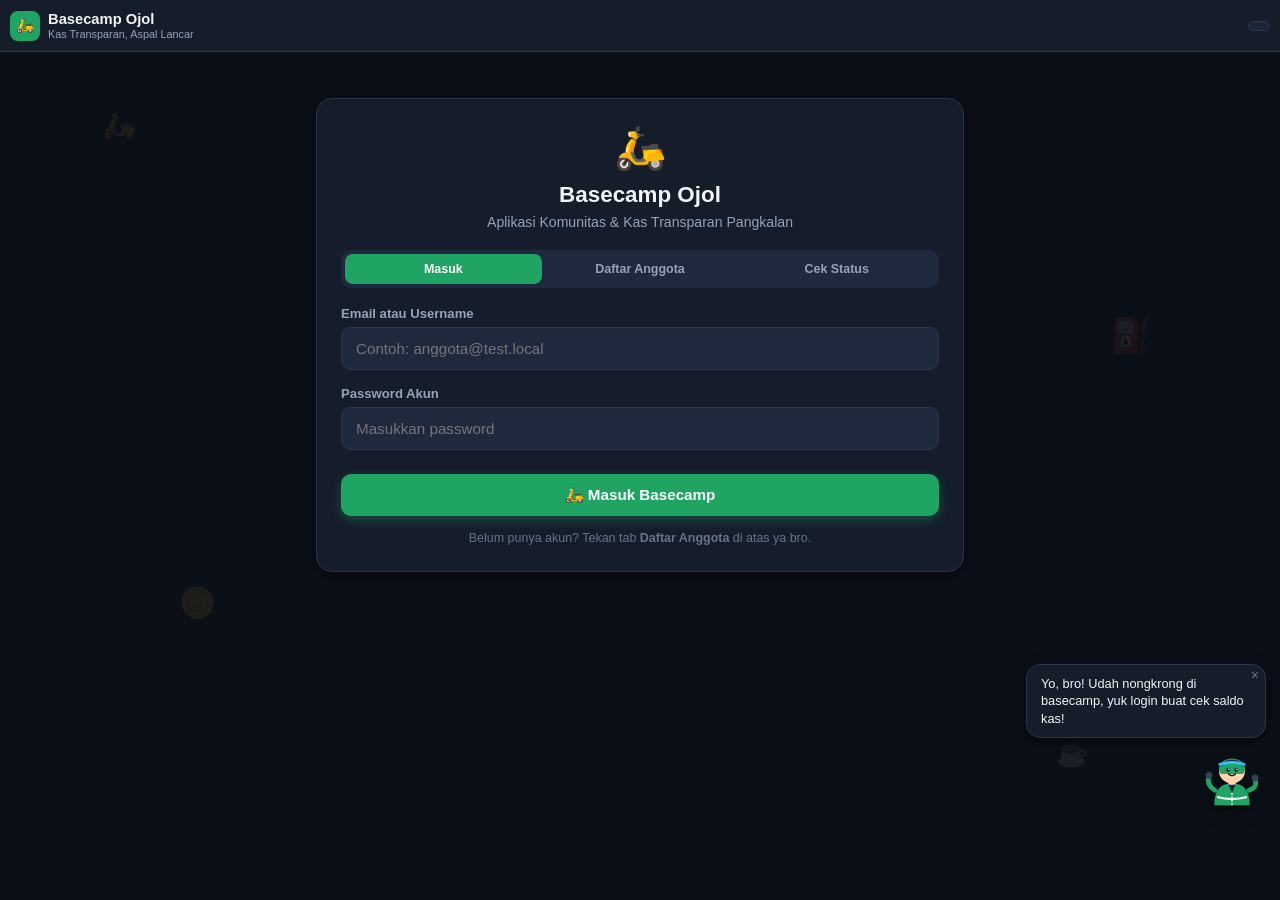
==== pb_public/index.html @ 617182b7 "feat(webapp-komunitas): gabung progres+bug hunter+devtools jadi satu halaman Admin Tools (superadmin" ====
<!DOCTYPE html>
<html lang="id">
<head>
  <script>
    if (window.location.pathname === '/drg') {
      window.location.replace('/drg/');
    }
  </script>
  <meta charset="UTF-8">
  <meta name="viewport" content="width=device-width, initial-scale=1.0, maximum-scale=1.0, user-scalable=no">
  <title>Basecamp Solid — Kas Transparan & Komunitas</title>
  <meta name="theme-color" content="#10b981">
  <meta name="description" content="Aplikasi Komunitas Driver Ojol Ringan & Kas Transparan">
  <link rel="manifest" href="manifest.json">
  <link rel="stylesheet" href="app.css?v=26">
</head>
<body>
  <div id="global-loading-bar" style="position:fixed; top:0; left:0; height:3px; width:0; background:linear-gradient(90deg, rgba(31,164,99,0.7), var(--warna-utama)); z-index:9999; transition:width 0.2s ease-out, opacity 0.3s; opacity:0; pointer-events:none;"></div>
  <div id="global-loading-text" style="position:fixed; top:4px; right:8px; font-size:0.68rem; color:var(--warna-utama); z-index:9998; opacity:0; pointer-events:none; transition:opacity 0.3s; background:rgba(0,0,0,0.35); padding:2px 6px; border-radius:6px;">Memuat 0%</div>

  <!-- Ambient Floating Icons (CSS transform & opacity only, max 4 elements) -->
  <div class="ambient-bg" aria-hidden="true">
    <div class="ambient-icon">🛵</div>
    <div class="ambient-icon">⛽</div>
    <div class="ambient-icon">🪙</div>
    <div class="ambient-icon">☕</div>
  </div>

  <!-- Header -->
  <header class="app-header">
    <div class="brand-wrap">
      <div id="brand-logo-container" class="brand-logo-icon">🛵</div>
      <div>
        <div class="brand-name brand-name-text">Basecamp Ojol</div>
        <div class="brand-tagline brand-tagline-text">Kas Transparan, Aspal Lancar</div>
      </div>
    </div>
    <div id="user-header-badge" class="user-badge-header" onclick="App.toggleUserCard(event)" style="cursor:pointer;" title="Buka Profil Pengguna"></div>
    <!-- Smart User Card Popup (Click avatar di header) -->
    <div id="user-card" class="smart-user-card" style="display:none;">
      <div class="card-avatar-row">
        <div id="user-card-avatar" class="card-avatar">🛵</div>
        <div style="min-width:0; flex:1;">
          <div id="user-card-name" class="card-name">Nama Anggota</div>
          <div id="user-card-role" class="card-meta">Role: Anggota</div>
        </div>
      </div>
      <div class="card-actions">
        <button class="btn btn-primary" onclick="App.switchTab('profil'); App.toggleUserCard(event);">
          👤 Lengkapi & Edit Profil
        </button>
        <button class="btn btn-outline" onclick="App.toggleUserMenu(event); App.toggleUserCard(event);">
          📋 Menu Lengkap Basecamp
        </button>
        <button class="btn btn-outline" style="color:var(--warna-merah); border-color:rgba(239,68,68,0.3);" onclick="App.logout();">
          🚪 Keluar
        </button>
      </div>
    </div>
    <!-- Dropdown Menu Pengguna (Section 6.15) -->
    <div id="user-dropdown-menu" class="user-dropdown-menu">
      <button class="dropdown-item" onclick="App.switchTab('profil'); App.closeUserMenu();">
        <span>👤</span> <span>Profil Saya</span>
      </button>
      <button class="dropdown-item" onclick="App.switchTab('pengumuman'); App.closeUserMenu();">
        <span>📣</span> <span>Pengumuman</span>
      </button>
      <button class="dropdown-item" onclick="App.switchTab('forum'); App.closeUserMenu();">
        <span>💬</span> <span>Forum Diskusi</span>
      </button>
      <button class="dropdown-item" onclick="App.switchTab('panduan'); App.closeUserMenu();">
        <span>📚</span> <span>Panduan & Bantuan</span>
      </button>
      <button class="dropdown-item" onclick="App.switchTab('polling'); App.closeUserMenu();">
        <span>🗳️</span> <span>Polling & Voting</span>
      </button>
      <button class="dropdown-item" onclick="App.switchTab('agenda'); App.closeUserMenu();">
        <span>📅</span> <span>Agenda & Notulen</span>
      </button>
      <button class="dropdown-item" onclick="App.switchTab('pengaduan'); App.closeUserMenu();">
        <span>🛡️</span> <span>Lapor Dewan Etik</span>
      </button>
      <button class="dropdown-item" onclick="App.switchTab('struktur'); App.closeUserMenu();">
        <span>🏛️</span> <span>Struktur Basecamp</span>
      </button>
      <button class="dropdown-item" onclick="App.switchTab('aturan'); App.closeUserMenu();">
        <span>📜</span> <span>Aturan & Etika</span>
      </button>
      <button class="dropdown-item" onclick="App.switchTab('event'); App.closeUserMenu();">
        <span>🎉</span> <span>Event & Kegiatan</span>
      </button>
      <button class="dropdown-item" onclick="App.switchTab('kuesioner'); App.closeUserMenu();">
        <span>📝</span> <span>Uji & Kuesioner</span>
      </button>
      <button class="dropdown-item" onclick="App.switchTab('dokumen'); App.closeUserMenu();">
        <span>📁</span> <span>Dokumen Basecamp</span>
      </button>
      <button class="dropdown-item" onclick="App.switchTab('progres'); App.closeUserMenu();">
        <span>🚀</span> <span>Progres Aplikasi</span>
      </button>
      <button class="dropdown-item" onclick="App.switchTab('pengaturan'); App.closeUserMenu();">
        <span>⚙️</span> <span>Setelan Basecamp</span>
      </button>
      <button class="dropdown-item" onclick="App.switchTab('bug-hunter'); App.closeUserMenu();">
        <span>🐛</span> <span>Bug Hunter &amp; Scan</span>
      </button>
      <button class="dropdown-item" onclick="window.open('panel-admin.html','_blank'); App.closeUserMenu();">
        <span>🛠️</span> <span>Panel Personalifikasi</span>
      </button>
      <button class="dropdown-item" style="color:var(--warna-merah);" onclick="App.logout(); App.closeUserMenu();">
        <span>🚪</span> <span>Keluar Basecamp</span>
      </button>
    </div>
  </header>

  <!-- Main App Content -->
  <main class="main-content">
    
    <!-- VIEW: AUTH (LOGIN / DAFTAR / CEK STATUS) -->
    <div id="auth-view" style="display: none;">
      <div class="auth-card">
        <div style="font-size: 42px; margin-bottom: 10px;">🛵</div>
        <div class="auth-header">
          <h2 class="brand-name-text">Basecamp Ojol</h2>
          <p>Aplikasi Komunitas & Kas Transparan Pangkalan</p>
        </div>

        <!-- 3 Toggle Tabs -->
        <div class="auth-toggle-tabs">
          <button class="auth-tab-btn active" id="btn-auth-tab-login" onclick="App.switchAuthTab('login')">Masuk</button>
          <button class="auth-tab-btn" id="btn-auth-tab-daftar" onclick="App.switchAuthTab('daftar')">Daftar Anggota</button>
          <button class="auth-tab-btn" id="btn-auth-tab-status" onclick="App.switchAuthTab('status')">Cek Status</button>
        </div>

        <!-- SUB-PANEL 1: LOGIN FORM -->
        <div id="auth-panel-login">
          <form id="login-form">
            <div class="form-group">
              <label for="login-identity">Email atau Username</label>
              <input type="text" id="login-identity" class="form-control" placeholder="Contoh: anggota@test.local" required autocomplete="username">
            </div>
            <div class="form-group">
              <label for="login-password">Password Akun</label>
              <input type="password" id="login-password" class="form-control" placeholder="Masukkan password" required autocomplete="current-password">
            </div>
            <button type="submit" id="btn-login-submit" class="btn btn-primary" style="margin-top: 8px;">
              🛵 Masuk Basecamp
            </button>
          </form>
          <div style="margin-top: 14px; font-size: 0.78rem; color: var(--text-muted); line-height: 1.4;">
            Belum punya akun? Tekan tab <strong>Daftar Anggota</strong> di atas ya bro.
          </div>
        </div>

        <!-- SUB-PANEL 2: DAFTAR FORM (6.12) -->
        <div id="auth-panel-daftar" style="display: none;">
          <form id="daftar-form" onsubmit="App.handleDaftarSubmit(event)">
            <input type="text" id="reg-honeypot" style="display:none;" tabindex="-1" autocomplete="off">
            <div class="form-group">
              <label>Nama Lengkap / Panggilan</label>
              <input type="text" id="reg-nama" class="form-control" placeholder="Contoh: Agus Santoso" required>
            </div>
            <div class="form-group">
              <label>Nomor WhatsApp Aktif</label>
              <input type="tel" id="reg-wa" class="form-control" placeholder="Contoh: 081234567890" required>
            </div>
            <div class="form-group">
              <label>Email (untuk login masuk basecamp)</label>
              <input type="email" id="reg-email" class="form-control" placeholder="Contoh: nama.saya@email.com" required autocomplete="email">
              <div style="font-size:0.72rem;color:var(--text-muted);margin-top:3px;">Akun login kamu memakai email ini. Username akan dibuatkan otomatis dari email.</div>
            </div>
            <div class="form-group">
              <label>Domisili / Wilayah Pangkalan</label>
              <input type="text" id="reg-domisili" class="form-control" placeholder="Contoh: Palmerah, Jakbar">
            </div>
            <div class="form-group">
              <label>Password Akun Baru</label>
              <input type="password" id="reg-password" class="form-control" placeholder="Minimal 8 karakter" minlength="8" required>
            </div>
            <div class="form-group">
              <label>Alasan Bergabung</label>
              <textarea id="reg-alasan" class="form-control" rows="2" placeholder="Contoh: Ingin guyub rukun bareng kawan satu aspal"></textarea>
            </div>
            <div style="text-align: left; margin: 12px 0; font-size: 0.8rem; color: var(--text-sub);">
              <label style="display: flex; gap: 8px; align-items: flex-start;">
                <input type="checkbox" id="reg-setuju" required style="margin-top: 3px;">
                <span>Saya setuju membaca & menaati aturan basecamp, menjaga etika, serta transparansi komunitas.</span>
              </label>
            </div>
            <button type="submit" class="btn btn-primary">
              📝 Ajukan Pendaftaran
            </button>
          </form>
          <div id="daftar-success-msg" style="display:none; margin-top:14px; padding:12px; border-radius:10px; background:rgba(31,164,99,0.15); border:1px solid var(--warna-utama); font-size:0.85rem;"></div>
        </div>

        <!-- SUB-PANEL 3: CEK STATUS (6.12) -->
        <div id="auth-panel-status" style="display: none;">
          <form onsubmit="App.handleCekStatusSubmit(event)">
            <div class="form-group">
              <label>Kode Pendaftaran</label>
              <input type="text" id="status-kode" class="form-control" placeholder="Contoh: REG-ABC123" required style="text-transform:uppercase;">
            </div>
            <button type="submit" class="btn btn-primary">
              🔍 Cek Status Saya
            </button>
          </form>
          <div id="status-result-box" style="display:none; margin-top:16px; padding:14px; border-radius:10px; background:var(--bg-input); border:1px solid var(--border-color); text-align:left; font-size:0.85rem;"></div>
        </div>

      </div>
    </div>

    <!-- VIEW: MAIN APP (LOGGED IN) -->
    <div id="app-view" style="display: none;">
      
      <!-- TAB 1: MARKAS (DASHBOARD) -->
      <section id="panel-markas" class="view-panel active">
        <!-- Hero Welcome Banner -->
        <div class="dash-hero">
          <div class="dash-hero-avatar">🛵</div>
          <div class="dash-hero-text">
            <div class="dash-hero-sapaan" id="dash-hero-sapaan">Yo, bro!</div>
            <div class="dash-hero-ucapan" id="dash-hero-ucapan">Kondisi pangkalan hari ini aman, aspal lancar.</div>
          </div>
        </div>
        <!-- Banner Penunjukan Panitia Event (Plan §6.8 B) -->
        <div id="dash-panitia-banner" style="display:none; margin-bottom:14px; padding:12px 14px; background:rgba(255, 176, 32, 0.15); border:1px solid var(--warna-aksen); border-radius:12px;"></div>
        <!-- Dompet Kas Card -->
        <div class="dompet-card dash-card-lift">
          <div class="dompet-title">DOMPET KAS BASECAMP</div>
          <div class="dompet-saldo">
            <span class="rp">Rp</span>
            <span id="dash-total-saldo">0</span>
          </div>
          <div class="dompet-stats">
            <div class="stat-item">
              <span class="stat-label">⬇️ Pemasukan Bulan Ini</span>
              <div id="dash-masuk-bulan" class="stat-val masuk">+Rp 0</div>
            </div>
            <div class="stat-item">
              <span class="stat-label">⬆️ Pengeluaran Bulan Ini</span>
              <div id="dash-keluar-bulan" class="stat-val keluar">-Rp 0</div>
            </div>
          </div>
        </div>

        <!-- Tangki Bensin Iuran -->
        <div class="bensin-card dash-card-lift">
          <div class="bensin-header">
            <div class="bensin-title">
              <span>⛽</span>
              <span>Tangki Bensin Iuran Pangkalan</span>
            </div>
            <div id="bensin-status-text" class="bensin-status-text">0%</div>
          </div>
          <div class="bensin-bar-wrap">
            <div id="bensin-fill-bar" class="bensin-bar-fill"></div>
          </div>
          <div class="bensin-footer">
            <span>Bensin Kosong</span>
            <span>Full Tank (Semua Lunas)</span>
          </div>
        </div>

        <!-- Status Kesiapan Anggota -->
        <div class="dash-card-lift" style="margin-bottom: 16px;">
          <div style="font-size: 0.85rem; font-weight: 700; color: var(--text-sub); margin-bottom: 6px;">
            STATUS SETORAN ANGGOTA
          </div>
          <div id="dash-members-chips" class="members-grid"></div>
        </div>

        <!-- Menu Pintas Basecamp -->
        <div style="display: grid; grid-template-columns: repeat(3, 1fr); gap: 8px; margin-bottom: 20px;">
          <button class="btn btn-outline" style="flex-direction: column; padding: 10px 6px; font-size: 0.75rem; text-align: center; border-radius: 12px; height: auto;" onclick="App.switchTab('pengumuman')">
            <span style="font-size: 20px; margin-bottom: 4px;">📣</span>
            <span>Pengumuman</span>
          </button>
          <button class="btn btn-outline" style="flex-direction: column; padding: 10px 6px; font-size: 0.75rem; text-align: center; border-radius: 12px; height: auto;" onclick="App.switchTab('forum')">
            <span style="font-size: 20px; margin-bottom: 4px;">💬</span>
            <span>Forum</span>
          </button>
          <button class="btn btn-outline" style="flex-direction: column; padding: 10px 6px; font-size: 0.75rem; text-align: center; border-radius: 12px; height: auto;" onclick="App.switchTab('event')">
            <span style="font-size: 20px; margin-bottom: 4px;">🎉</span>
            <span>Event</span>
          </button>
          <button class="btn btn-outline" style="flex-direction: column; padding: 10px 6px; font-size: 0.75rem; text-align: center; border-radius: 12px; height: auto;" onclick="App.switchTab('struktur')">
            <span style="font-size: 20px; margin-bottom: 4px;">🏛️</span>
            <span>Struktur</span>
          </button>
          <button class="btn btn-outline" style="flex-direction: column; padding: 10px 6px; font-size: 0.75rem; text-align: center; border-radius: 12px; height: auto;" onclick="App.switchTab('aturan')">
            <span style="font-size: 20px; margin-bottom: 4px;">📜</span>
            <span>Aturan</span>
          </button>
          <button class="btn btn-outline" style="flex-direction: column; padding: 10px 6px; font-size: 0.75rem; text-align: center; border-radius: 12px; height: auto;" onclick="App.switchTab('polling')">
            <span style="font-size: 20px; margin-bottom: 4px;">🗳️</span>
            <span>Polling</span>
          </button>
        </div>

        <!-- Pengumuman Penting di Dashboard -->
        <div id="dash-pengumuman-container" style="margin-bottom:16px; display:none;">
          <div style="font-size:0.85rem; font-weight:700; color:var(--text-sub); margin-bottom:6px;">📣 PENGUMUMAN PENTING</div>
          <div id="dash-pengumuman-list"></div>
          <button onclick="App.switchTab('pengumuman')" style="background:none; border:none; color:var(--warna-utama); font-size:0.78rem; cursor:pointer; padding:4px 0;">Lihat semua pengumuman →</button>
        </div>

        <!-- Tren 6 Bulan (modul tren.js) -->
        <div id="tren-card" class="dompet-card" style="display:none; margin-bottom:16px; padding:14px;"></div>

        <!-- 5 Transaksi Terakhir -->
        <div style="display: flex; justify-content: space-between; align-items: center; margin-bottom: 10px;">
          <div style="font-size: 0.92rem; font-weight: 700;">5 Transaksi Terbaru</div>
          <button class="btn btn-outline" style="width: auto; padding: 4px 10px; font-size: 0.75rem;" onclick="App.switchTab('kas')">
            Lihat Semua &rarr;
          </button>
        </div>
        <div id="dash-latest-kas"></div>
      </section>

      <!-- TAB 2: BUKU KAS -->
      <section id="panel-kas" class="view-panel">
        <div style="display: flex; justify-content: space-between; align-items: center; margin-bottom: 12px; gap: 8px;">
          <h2 style="font-size: 1.15rem; font-weight: 700;">Buku Kas Komunitas</h2>
          <div style="display: flex; gap: 6px;">
            <button id="btn-open-catat-kas" class="btn btn-primary" style="width: auto; padding: 8px 12px; font-size: 0.8rem;" onclick="App.openCatatKas()">
              + Catat Kas
            </button>
            <button class="btn btn-outline" style="width: auto; padding: 8px 10px; font-size: 0.8rem;" onclick="App.exportKasCSV()" title="Ekspor CSV">
              📥 CSV
            </button>
            <button class="btn btn-outline" style="width: auto; padding: 8px 10px; font-size: 0.8rem;" onclick="App.cetakLaporanKas()" title="Cetak Rekap Kas">
              🖨️ Cetak
            </button>
          </div>
        </div>

        <!-- Filter Controls -->
        <div style="display: grid; grid-template-columns: 1fr 1fr; gap: 8px; margin-bottom: 14px;">
          <select id="filter-kas-jenis" class="form-control" style="font-size: 0.85rem; padding: 8px 10px;">
            <option value="all">Semua Jenis Kas</option>
            <option value="masuk">Pemasukan (Koin Masuk)</option>
            <option value="keluar">Pengeluaran (Keluar)</option>
          </select>
          <input type="text" id="filter-kas-search" class="form-control" style="font-size: 0.85rem; padding: 8px 10px;" placeholder="Cari keterangan/kategori...">
        </div>

        <!-- Total Banner Bulan Ini -->
        <div id="kas-total-banner" class="dash-card-lift" style="margin-bottom:14px; display:none;"></div>

        <div id="full-kas-list"></div>
      </section>

      <!-- TAB 3: IURAN -->
      <section id="panel-iuran" class="view-panel">
        <div style="display: flex; justify-content: space-between; align-items: center; margin-bottom: 14px;">
          <h2 style="font-size: 1.15rem; font-weight: 700;">Iuran Bulanan</h2>
          <div style="display:flex; gap:6px;">
            <input type="month" id="iuran-period-select" class="form-control" style="width: auto; padding: 6px 10px; font-size: 0.85rem;">
            <button class="btn btn-outline" style="width:auto; padding:8px 10px; font-size:0.75rem;" onclick="App.exportIuranCSV()">
              📥 Ekspor CSV
            </button>
          </div>
        </div>
        <div id="iuran-rekap-wrap" style="margin-bottom:10px;"></div>
        <div id="iuran-member-checklist"></div>
      </section>

      <!-- TAB 4: ANGGOTA (DIRECTORY + MANAJEMEN) -->
      <section id="panel-anggota" class="view-panel">
        <div style="display:flex; justify-content:space-between; align-items:center; gap:10px; margin-bottom:10px; flex-wrap:wrap;">
          <div>
            <h2 style="font-size: 1.15rem; font-weight: 700; margin:0;">Daftar Anggota</h2>
            <div style="font-size:0.75rem; color:var(--text-sub);">Lihat sesama anggota pangkalan &amp; kelola akun (khusus pengurus).</div>
          </div>
          <div style="display:flex; gap:6px;">
            <button id="btn-tambah-anggota" class="btn btn-primary" style="width: auto; padding: 8px 12px; font-size: 0.8rem;" onclick="App.openAddAnggotaModal()">
              + Tambah Anggota
            </button>
            <button id="btn-kelola-bidang" class="btn btn-outline" style="width: auto; padding: 8px 12px; font-size: 0.8rem; display:none;" onclick="App.openBidangProfil()">
              ⚙️ Kelola Bidang
            </button>
          </div>
        </div>

        <!-- Statistik anggota -->
        <div class="anggota-stats-row" style="display:flex; gap:8px; margin-bottom:12px; flex-wrap:wrap;">
          <div class="stat-tile" style="flex:1; min-width:110px;">
            <div class="stat-nilai" id="anggota-stat-total">-</div>
            <div class="stat-label">Total</div>
          </div>
          <div class="stat-tile" style="flex:1; min-width:110px;">
            <div class="stat-nilai" id="anggota-stat-aktif">-</div>
            <div class="stat-label">Aktif</div>
          </div>
          <div class="stat-tile" style="flex:1; min-width:110px;">
            <div class="stat-nilai" id="anggota-stat-pending">-</div>
            <div class="stat-label">Menunggu</div>
          </div>
          <div class="stat-tile" style="flex:1; min-width:110px;">
            <div class="stat-nilai" id="anggota-stat-pengurus">-</div>
            <div class="stat-label">Pengurus</div>
          </div>
        </div>

        <!-- Pencarian & filter -->
        <div style="display:flex; gap:8px; margin-bottom:12px; flex-wrap:wrap; align-items:flex-end;">
          <input type="text" id="anggota-search" class="form-control" placeholder="🔍 Cari nama, nomor WA, atau role..." style="flex:1; min-width:160px;" oninput="App.renderAnggota()">
          <select id="anggota-filter-role" class="form-control" style="width:auto; min-width:140px;" onchange="App.renderAnggota()">
            <option value="all">Semua Role</option>
            <option value="superadmin">Superadmin</option>
            <option value="admin">Admin</option>
            <option value="pengurus">Pengurus</option>
            <option value="bendahara">Bendahara</option>
            <option value="anggota">Anggota</option>
          </select>
          <select id="anggota-filter-status" class="form-control" style="width:auto; min-width:140px;" onchange="App.renderAnggota()">
            <option value="all">Semua Status</option>
            <option value="aktif">Aktif</option>
            <option value="menunggu">Menunggu</option>
            <option value="nonaktif">Nonaktif</option>
            <option value="ditolak">Ditolak</option>
          </select>
          <button class="btn btn-outline" onclick="App.segarkanAnggota()" style="width:auto; padding:8px 10px;">🔄</button>
        </div>

        <!-- Daftar anggota -->
        <div id="anggota-list-wrap" style="max-height: 70vh; overflow-y: auto; border:1px solid var(--border-color); border-radius:12px; background:var(--bg-card);">
          <div id="anggota-list"><div class="empty-state">Memuat daftar anggota...</div></div>
        </div>
        <div id="anggota-empty" style="display:none; padding:18px; text-align:center; color:var(--text-sub);">Tidak ada anggota yang cocok.</div>
      </section>

      <!-- TAB 5: PENGATURAN -->
      <section id="panel-pengaturan" class="view-panel">
        <h2 style="font-size: 1.15rem; font-weight: 700; margin-bottom: 16px;">Setelan Basecamp</h2>
        
        <div class="kas-card" style="margin-bottom: 12px;">
          <div>
            <div style="font-weight: 600;">Mode Hemat Animasi</div>
            <div style="font-size: 0.75rem; color: var(--text-sub);">Matikan animasi latar & gerakan untuk HP hemat baterai</div>
          </div>
          <div>
            <input type="checkbox" id="toggle-hemat-animasi" style="width: 20px; height: 20px;">
          </div>
        </div>

        <div class="kas-card" style="margin-bottom: 12px;">
          <div>
            <div style="font-weight: 600;">Sembunyikan Pemandu Hero</div>
            <div style="font-size: 0.75rem; color: var(--text-sub);">Sembunyikan karakter driver ojol di pojok layar</div>
          </div>
          <div>
            <input type="checkbox" id="toggle-sembunyikan-hero" style="width: 20px; height: 20px;">
          </div>
        </div>

        <div class="kas-card" style="margin-bottom: 24px;">
          <div>
            <div style="font-weight: 600;">Mode Tampilan Terang</div>
            <div style="font-size: 0.75rem; color: var(--text-sub);">Ganti latar gelap ke tema terang</div>
          </div>
          <div>
            <input type="checkbox" id="toggle-mode-terang" style="width: 20px; height: 20px;">
          </div>
        </div>

        <!-- WIZARD SETUP IDENTITAS KOMUNITAS (ADMIN - Plan §6.2 & §6.13) -->
        <div id="admin-setup-komunitas-section" style="margin-bottom: 24px; display:none;">
          <div class="kas-card" style="border-left:3px solid var(--warna-utama); align-items:center;">
            <div>
              <div style="font-weight:700; font-size:0.95rem;">🎨 Identitas & Personalisasi Komunitas</div>
              <div style="font-size:0.75rem; color:var(--text-sub);">Ubah nama pangkalan, warna tema, slogan, dan iuran default</div>
            </div>
            <button class="btn btn-primary" style="width:auto; padding:6px 14px; font-size:0.78rem;" onclick="App.openSetupKomunitasModal()">
              Atur Basecamp
            </button>
          </div>
        </div>

        <!-- PENGATURAN KONFIGURASI KEBIJAKAN (ADMIN & PENGURUS - Plan §6.13) -->
        <div id="admin-konfigurasi-section" style="margin-bottom: 24px;">
          <div style="display:flex; justify-content:space-between; align-items:center; margin-bottom:10px;">
            <div>
              <div style="font-weight:700; font-size:0.95rem;">Kebijakan & Konfigurasi Basecamp</div>
              <div style="font-size:0.75rem; color:var(--text-sub);">Parameter komunitas yang dapat disesuaikan</div>
            </div>
            <button class="btn btn-outline" style="width:auto; padding:5px 12px; font-size:0.75rem;" onclick="App.toggleKonfigurasiEditor()">
              ⚙️ Kelola
            </button>
          </div>
          <div id="konfigurasi-editor-container" style="display:none; background:var(--bg-card); border:1px solid var(--border-color); border-radius:12px; padding:12px;">
            <div id="konfigurasi-list-items"><div class="empty-state">Memuat konfigurasi...</div></div>
          </div>
        </div>

        <!-- LOG AKTIVITAS SISTEM (ADMIN - Plan §6.6 §6) -->
        <div id="admin-log-aktivitas-section" style="margin-bottom: 24px;">
          <div style="display:flex; justify-content:space-between; align-items:center; margin-bottom:10px;">
            <div>
              <div style="font-weight:700; font-size:0.95rem;">Log Aktivitas Sistem</div>
              <div style="font-size:0.75rem; color:var(--text-sub);">Jejak audit aksi penting di basecamp</div>
            </div>
            <button class="btn btn-outline" style="width:auto; padding:5px 12px; font-size:0.75rem;" onclick="App.toggleLogAktivitas()">
              📜 Lihat
            </button>
          </div>
          <div id="log-aktivitas-container" style="display:none; background:var(--bg-card); border:1px solid var(--border-color); border-radius:12px; padding:12px;">
            <div id="log-aktivitas-list"><div class="empty-state">Memuat log aktivitas...</div></div>
          </div>
        </div>

        <button class="btn btn-danger" onclick="App.logout()">
          🚪 Keluar dari Basecamp
        </button>
      </section>

      <!-- TAB 6: PROFIL (6.11) -->
      <section id="panel-profil" class="view-panel">
        <div style="display:flex; justify-content:space-between; align-items:center; margin-bottom:10px;">
          <h2 style="font-size: 1.15rem; font-weight: 700; margin:0;">Profil Saya</h2>
          <button class="btn btn-outline" style="width:auto; padding:6px 12px; font-size:0.78rem;" onclick="App.showProfilPublikPreview()">
            👁️ Tinjau Publik
          </button>
        </div>

        <!-- Sub-tabs Profil -->
        <div class="sub-tabs" role="tablist">
          <button class="sub-tab active" data-sub="ringkasan" onclick="App.profilSwitchSub('ringkasan')" role="tab">📋 Ringkasan</button>
          <button class="sub-tab" data-sub="datapribadi" onclick="App.profilSwitchSub('datapribadi')" role="tab">👤 Data Pribadi</button>
          <button class="sub-tab" data-sub="privasi" onclick="App.profilSwitchSub('privasi')" role="tab">🔒 Privasi</button>
          <button class="sub-tab" data-sub="aktivitas" onclick="App.profilSwitchSub('aktivitas')" role="tab">🕓 Aktivitas</button>
          <button class="sub-tab" data-sub="keamanan" onclick="App.profilSwitchSub('keamanan')" role="tab">🔐 Keamanan &amp; Data</button>
        </div>

        <!-- Ringkasan -->
        <div id="profil-sub-ringkasan" class="sub-tab-panel active">
          <div class="dompet-card" style="background:linear-gradient(135deg, #1e293b 0%, #0f172a 100%); border-color:var(--border-color); margin-bottom:14px;">
            <div style="display:flex; align-items:center; gap:14px;">
              <div id="profil-avatar-box" style="position:relative; cursor:pointer;" onclick="document.getElementById('prof-foto-input').click()" title="Klik untuk ganti foto profil">
                <div id="profil-foto-img" style="width:62px; height:62px; border-radius:50%; background:var(--warna-utama); display:flex; align-items:center; justify-content:center; font-size:28px; overflow:hidden; border:2px solid rgba(255,255,255,0.2);">🛵</div>
                <div style="position:absolute; bottom:-2px; right:-2px; background:#0f172a; border-radius:50%; width:22px; height:22px; display:flex; align-items:center; justify-content:center; font-size:11px; border:1px solid var(--border-color);">📷</div>
                <input type="file" id="prof-foto-input" style="display:none;" accept="image/png,image/jpeg,image/webp" onchange="App.handleUploadFotoProfil(event)">
              </div>
              <div>
                <div id="profil-nama-display" style="font-size:1.15rem; font-weight:700;">Nama Anggota</div>
                <div id="profil-role-display" style="font-size:0.75rem; color:var(--text-sub);">Anggota Basecamp</div>
                <div id="profil-wa-display" style="font-size:0.78rem; color:var(--text-muted); margin-top:3px;">📱 WhatsApp</div>
                <div id="profil-badges-container" style="display:flex; gap:6px; flex-wrap:wrap; margin-top:8px;"></div>
                <div id="profil-stat-container"></div>
              </div>
            </div>

            <div id="profil-astrologi-card" style="display:none; margin-top:14px; padding:10px 12px; border-radius:10px; background:rgba(255,255,255,0.04); border:1px solid rgba(255,255,255,0.08);">
              <div style="display:flex; justify-content:space-between; align-items:center; margin-bottom:6px;">
                <div style="font-size:0.75rem; font-weight:700; color:var(--warna-aksen);">✨ KARAKTER &amp; AURA ASPAL</div>
                <div id="astro-umur-text" style="font-size:0.72rem; color:var(--text-muted);"></div>
              </div>
              <div style="display:grid; grid-template-columns:1fr 1fr; gap:8px;">
                <div style="display:flex; align-items:center; gap:8px;">
                  <div id="astro-zodiak-icon" style="font-size:24px;">♌</div>
                  <div>
                    <div id="astro-zodiak-nama" style="font-size:0.82rem; font-weight:700;">Leo</div>
                    <div id="astro-zodiak-desc" style="font-size:0.7rem; color:var(--text-sub); line-height:1.2;">Percaya diri, ksatria</div>
                  </div>
                </div>
                <div style="display:flex; align-items:center; gap:8px;">
                  <div id="astro-shio-icon" style="font-size:24px;">🐕</div>
                  <div>
                    <div id="astro-shio-nama" style="font-size:0.82rem; font-weight:700;">Shio Anjing</div>
                    <div id="astro-shio-desc" style="font-size:0.7rem; color:var(--text-sub); line-height:1.2;">Sangat setia, pelindung</div>
                  </div>
                </div>
              </div>
            </div>

            <!-- Bar Kelengkapan Profil -->
            <div style="margin-top:16px; border-top:1px solid rgba(255,255,255,0.1); padding-top:12px;">
              <div style="display:flex; justify-content:space-between; font-size:0.75rem; margin-bottom:6px;">
                <span>Kelengkapan Profil</span>
                <span id="profil-pct-text">80%</span>
              </div>
              <div class="bensin-bar-wrap" style="height:10px;">
                <div id="profil-bar-fill" class="bensin-bar-fill" style="width:80%;"></div>
              </div>
            </div>
          </div>
        </div>

        <!-- Data Pribadi -->
        <div id="profil-sub-datapribadi" class="sub-tab-panel">
          <div class="kas-card" style="flex-direction:column; align-items:stretch; gap:12px; margin-bottom:14px;">
            <div style="font-size:0.85rem; font-weight:700; color:var(--text-sub);">DATA PRIBADI &amp; KELENGKAPAN</div>
            <form id="form-profil-pribadi" onsubmit="App.saveProfilData(event)">
              <div class="form-group">
                <label>Foto Profil</label>
                <div style="display:flex; align-items:center; gap:10px;">
                  <div id="prof-foto-preview" style="width:48px;height:48px;border-radius:50%;background:var(--warna-utama);display:flex;align-items:center;justify-content:center;font-size:22px;overflow:hidden;">🛵</div>
                  <div>
                    <input type="file" id="prof-foto-file" class="form-control" accept="image/png,image/jpeg,image/webp" style="max-width:190px;" onchange="App.handleUploadFotoProfil(event)">
                    <div style="font-size:0.72rem;color:var(--text-muted);margin-top:3px;">Pilih foto → tersimpan <b>otomatis</b> (kompres + upload langsung, tanpa tombol Simpan).</div>
                    <div id="prof-foto-status" style="font-size:0.72rem;color:var(--warna-utama);margin-top:2px;"></div>
                  </div>
                </div>
              </div>
              <div class="form-group">
                <label>Nama Lengkap (Sesuai KTP)</label>
                <input type="text" id="prof-nama-lengkap" class="form-control" placeholder="Nama lengkap">
              </div>
              <div class="form-group">
                <label>Nama Panggilan / Julukan Aspal</label>
                <input type="text" id="prof-nama-panggilan" class="form-control" placeholder="Contoh: Bang Agus">
              </div>
              <div class="form-group">
                <label>Tanggal Lahir (Untuk Karakter Zodiak &amp; Shio)</label>
                <input type="date" id="prof-tanggal-lahir" class="form-control" onchange="App.handleTanggalLahirChange(event)">
                <div style="font-size:0.72rem; color:var(--text-muted); margin-top:3px;">Otomatis menghitung bintang zodiak &amp; shio kamu di komunitas.</div>
              </div>
              <div class="form-group">
                <label>Nomor WhatsApp Aktif</label>
                <input type="tel" id="prof-whatsapp" class="form-control" placeholder="08123456789">
              </div>
              <div class="form-group">
                <label>Domisili / Wilayah Mangkal</label>
                <input type="text" id="prof-domisili" class="form-control" placeholder="Contoh: Senayan, Jaksel">
              </div>
              <div class="form-group">
                <label>Kontak Darurat (Nama &amp; Hubungan)</label>
                <input type="text" id="prof-kontak-darurat-nama" class="form-control" placeholder="Contoh: Siti (Istri)">
              </div>
              <div class="form-group">
                <label>Nomor Telepon Darurat</label>
                <input type="tel" id="prof-kontak-darurat-telp" class="form-control" placeholder="Contoh: 081987654321">
              </div>
              <div class="form-group">
                <label>Bio Singkat</label>
                <textarea id="prof-bio" class="form-control" rows="2" placeholder="Driver santuy, pantang pulang sebelum gacor!"></textarea>
              </div>
              <button type="submit" class="btn btn-primary" style="padding:10px;">💾 Simpan Kelengkapan Data</button>
            </form>
          </div>

          <!-- Bidang kustom (definisi dari admin) -->
          <div id="profil-bidang-kustom-wrap" class="kas-card" style="flex-direction:column; align-items:stretch; gap:10px; margin-bottom:14px; display:none;">
            <div style="font-size:0.85rem; font-weight:700; color:var(--text-sub);">Bidang Tambahan Komunitas</div>
            <div id="profil-bidang-kustom-list"></div>
          </div>

          <div class="kas-card" style="flex-direction:column; align-items:stretch; gap:10px; margin-bottom:14px;">
            <div style="font-size:0.85rem; font-weight:700; color:var(--text-sub);">UPLOAD DOKUMEN ANGGOTA (KTP / SIM / STNK)</div>
            <p style="font-size:0.75rem; color:var(--text-muted); margin:0;">Upload berkas dokumen untuk validasi pengurus basecamp (Format: JPG/PNG/PDF, maks 2MB).</p>
            <form onsubmit="App.uploadDokumenAnggota(event)">
              <div class="form-group">
                <label>Jenis Dokumen</label>
                <select id="doc-kategori" class="form-control">
                  <option value="ktp">Kartu Tanda Penduduk (KTP)</option>
                  <option value="sim">Surat Izin Mengemudi (SIM)</option>
                  <option value="stnk">STNK Kendaraan</option>
                  <option value="lainnya">Dokumen / Piagam Lainnya</option>
                </select>
              </div>
              <div class="form-group">
                <label>Judul / Keterangan Dokumen</label>
                <input type="text" id="doc-judul" class="form-control" placeholder="Contoh: KTP Agus Santoso" required>
              </div>
              <div class="form-group">
                <label>Pilih Berkas</label>
                <input type="file" id="doc-file" class="form-control" accept=".jpg,.jpeg,.png,.webp,.pdf" required>
              </div>
              <button type="submit" class="btn btn-outline" style="padding:9px; border-color:var(--warna-utama);">📤 Unggah Dokumen</button>
            </form>
            <div id="doc-list-user" style="margin-top:10px; font-size:0.8rem;"></div>
          </div>
        </div>

        <!-- Privasi -->
        <div id="profil-sub-privasi" class="sub-tab-panel">
          <div class="kas-card" style="flex-direction:column; align-items:stretch; gap:12px; margin-bottom:14px;">
            <div style="font-size:0.85rem; font-weight:700; color:var(--text-sub);">ATURAN KELENGKAPANAN (Plan §6.11)</div>
            <p style="font-size:0.75rem; color:var(--text-muted); margin:0;">Pilih siapa yang boleh melihat tiap data profil kamu di kalangan anggota basecamp. Data sensitif selalu disembunyikan.</p>
            <div id="privasi-rows"></div>
            <div style="margin-top:10px;">
              <button class="btn btn-primary" onclick="App.simpanPrivasi()">💾 Simpan Pengaturan Privasi</button>
            </div>
          </div>
          <div class="kas-card" style="flex-direction:column; align-items:stretch; gap:10px; margin-bottom:14px;">
            <div style="font-size:0.85rem; font-weight:700; color:var(--text-sub);">Hak Privasi Data (GDPR)</div>
            <button class="btn btn-outline" onclick="App.unduhDataPribadi()">📥 Unduh Data Pribadi Saya (JSON)</button>
            <button class="btn btn-outline" style="color:var(--warna-merah); border-color:rgba(239,68,68,0.3);" onclick="App.ajukanHapusData()">🗑️ Ajukan Penghapusan Data Pribadi</button>
            <p style="font-size:0.72rem; color:var(--text-sub); margin-top:6px;">Pengurus akan menghubungi kamu dalam jangka waktu yang ditetapkan basecamp.</p>
          </div>
        </div>

        <!-- Aktivitas -->
        <div id="profil-sub-aktivitas" class="sub-tab-panel">
          <div class="kas-card" style="flex-direction:column; align-items:stretch; gap:10px; margin-bottom:14px;">
            <div style="font-size:0.85rem; font-weight:700; color:var(--text-sub);">RIWAYAT AKTIVITAS PROFIL</div>
            <div id="aktivitas-list"><div class="empty-state">Memuat aktivitas...</div></div>
          </div>
        </div>

        <!-- Keamanan & Data -->
        <div id="profil-sub-keamanan" class="sub-tab-panel">
          <div class="kas-card" style="flex-direction:column; align-items:stretch; gap:10px; margin-bottom:14px;">
            <div style="font-size:0.85rem; font-weight:700; color:var(--text-sub);">KEAMANAN AKUN (6.15)</div>
            <button class="btn btn-outline" onclick="App.logout()">🚪 Keluar dari Perangkat Ini</button>
            <button class="btn btn-danger" onclick="App.logoutAllDevices()">🔒 Keluar dari Semua Perangkat (Reset Sesi)</button>
          </div>
          <div class="kas-card" style="flex-direction:column; align-items:stretch; gap:10px; margin-bottom:14px;">
            <div style="font-size:0.85rem; font-weight:700; color:var(--text-sub);">DATA SAYA</div>
            <button class="btn btn-outline" onclick="App.unduhDataPribadi()">📥 Unduh Data Pribadi Saya (JSON)</button>
            <button class="btn btn-outline" style="color:var(--warna-merah); border-color:rgba(239,68,68,0.3);" onclick="App.ajukanHapusData()">🗑️ Ajukan Penghapusan Data Pribadi</button>
          </div>
        </div>
      </section>

      <!-- TAB 7: PROGRES PENGEMBANGAN (6.14) -->
      <!-- TAB 8: STRUKTUR PENGURUS (F3c) -->
      <section id="panel-struktur" class="view-panel">
        <div style="display:flex; justify-content:space-between; align-items:center; margin-bottom:14px;">
          <div>
            <h2 style="font-size:1.15rem; font-weight:700;">Struktur Basecamp</h2>
            <div style="font-size:0.75rem; color:var(--text-sub);">Bagan kepengurusan & penanggung jawab pangkalan</div>
          </div>
          <button class="btn btn-outline" style="width:auto; padding:6px 10px; font-size:0.75rem;" onclick="App.loadStruktur()">
            🔄 Segarkan
          </button>
        </div>
        <div id="struktur-units-list"></div>
      </section>

      <!-- TAB 9: ATURAN & ETIKA (F3c-2) -->
      <section id="panel-aturan" class="view-panel">
        <div style="display:flex; justify-content:space-between; align-items:center; margin-bottom:14px;">
          <div>
            <h2 style="font-size:1.15rem; font-weight:700;">Aturan & Etika Pangkalan</h2>
            <div style="font-size:0.75rem; color:var(--text-sub);">Tata tertib bersama yang disahkan Dewan Etik</div>
          </div>
          <div id="aturan-versi-badge"></div>
        </div>

        <!-- Banner Persetujuan Anggota -->
        <div id="aturan-persetujuan-banner" class="dompet-card" style="margin-bottom:14px; background:linear-gradient(135deg, rgba(31,164,99,0.2) 0%, rgba(16,185,129,0.1) 100%); border:1px solid var(--warna-utama); display:none;">
          <div style="font-weight:700; color:var(--warna-utama); font-size:0.9rem; margin-bottom:4px;">📜 Komitmen Solidaritas & Etika</div>
          <div style="font-size:0.78rem; color:var(--text-main); margin-bottom:10px;">
            Setiap anggota wajib membaca, memahami, dan mematuhi aturan pangkalan demi keamanan dan kenyamanan bersama satu aspal.
          </div>
          <button class="btn btn-primary" style="padding:8px 12px; font-size:0.8rem;" onclick="App.setujuiAturan()">
            🤝 Saya Sudah Baca & Paham Aturan
          </button>
        </div>

        <div id="aturan-pasal-list"></div>
      </section>

      <!-- TAB 11: PENGUMUMAN (F3d-2) -->
      <section id="panel-pengumuman" class="view-panel">
        <div style="display:flex; justify-content:space-between; align-items:center; margin-bottom:14px;">
          <div>
            <h2 style="font-size:1.15rem; font-weight:700;">📣 Pengumuman</h2>
            <div style="font-size:0.75rem; color:var(--text-sub);">Info dan berita terkini dari pengurus basecamp</div>
          </div>
          <button class="btn btn-outline" style="width:auto; padding:6px 10px; font-size:0.75rem;" onclick="App.loadPengumuman()">🔄</button>
        </div>
        <div id="pengumuman-list"><div class="empty-state">Memuat pengumuman...</div></div>
      </section>

      <!-- TAB 12: FORUM (F3d) -->
      <section id="panel-forum" class="view-panel">
        <div style="display:flex; justify-content:space-between; align-items:center; margin-bottom:14px;">
          <div>
            <h2 style="font-size:1.15rem; font-weight:700;">💬 Forum Diskusi</h2>
            <div style="font-size:0.75rem; color:var(--text-sub);">Ngobrol, tanya jawab, dan saling info sesama driver</div>
          </div>
          <button class="btn btn-primary" style="width:auto; padding:6px 12px; font-size:0.78rem;" onclick="App.openBuatTopik()">+ Topik Baru</button>
        </div>
        <!-- Filter Forum -->
        <div style="display:flex; gap:8px; margin-bottom:12px; flex-wrap:wrap;">
          <select id="filter-forum-kat" class="form-control" style="width:auto; flex:1; min-width:120px; font-size:0.8rem;">
            <option value="">Semua Kategori</option>
            <option value="umum">Umum</option>
            <option value="tanya_jawab">Tanya Jawab</option>
            <option value="saran">Saran</option>
            <option value="info_orderan">Info Orderan</option>
            <option value="curhat">Curhat</option>
          </select>
          <button class="btn btn-outline" style="width:auto; padding:6px 10px; font-size:0.75rem;" onclick="App.loadForum()">🔄</button>
        </div>
        <div id="forum-list"><div class="empty-state">Memuat topik diskusi...</div></div>

        <!-- Detail Topik (tersembunyi awalnya) -->
        <div id="forum-detail" style="display:none;">
          <button onclick="App.closeForum()" style="background:none; border:none; color:var(--warna-utama); font-size:0.9rem; cursor:pointer; padding:0; margin-bottom:14px;">← Kembali ke Daftar</button>
          <div id="forum-topik-header"></div>
          <div id="forum-balasan-list"></div>
          <div id="forum-balas-form" style="margin-top:16px;">
            <textarea id="forum-balas-isi" class="form-control" rows="3" placeholder="Ketik balasan kamu di sini bro..."></textarea>
            <button class="btn btn-primary" style="margin-top:8px;" onclick="App.kirimBalasan()">Kirim Balasan</button>
          </div>
        </div>
      </section>

      <!-- TAB 13: PANDUAN (F3d) -->
      <section id="panel-panduan" class="view-panel">
        <div style="display:flex; justify-content:space-between; align-items:center; margin-bottom:14px;">
          <div>
            <h2 style="font-size:1.15rem; font-weight:700;">📚 Panduan & Bantuan</h2>
            <div style="font-size:0.75rem; color:var(--text-sub);">Artikel tips dan cara menyelesaikan masalah umum</div>
          </div>
        </div>
        <input type="text" id="panduan-search" class="form-control" placeholder="🔍 Cari panduan..." oninput="App.filterPanduan()" style="margin-bottom:12px;">
        <div id="panduan-list"><div class="empty-state">Memuat panduan...</div></div>
        <!-- Detail Panduan -->
        <div id="panduan-detail" style="display:none;">
          <button onclick="App.closePanduan()" style="background:none; border:none; color:var(--warna-utama); font-size:0.9rem; cursor:pointer; padding:0; margin-bottom:14px;">← Kembali ke Daftar</button>
          <div id="panduan-detail-content"></div>
        </div>
      </section>

      <!-- TAB 14: POLLING (F3f) -->
      <section id="panel-polling" class="view-panel">
        <div style="display:flex; justify-content:space-between; align-items:center; margin-bottom:14px;">
          <div>
            <h2 style="font-size:1.15rem; font-weight:700;">🗳️ Polling & Voting</h2>
            <div style="font-size:0.75rem; color:var(--text-sub);">Suara bersama untuk keputusan komunitas</div>
          </div>
          <button class="btn btn-outline" style="width:auto; padding:6px 10px; font-size:0.75rem;" onclick="App.loadPolling()">🔄</button>
        </div>
        <div id="polling-list"><div class="empty-state">Memuat polling...</div></div>
      </section>

      <!-- TAB 15: AGENDA & NOTULEN (F3f-2) -->
      <section id="panel-agenda" class="view-panel">
        <div style="display:flex; justify-content:space-between; align-items:center; margin-bottom:14px;">
          <div>
            <h2 style="font-size:1.15rem; font-weight:700;">📅 Agenda & Notulen</h2>
            <div style="font-size:0.75rem; color:var(--text-sub);">Jadwal kumpul dan catatan rapat basecamp</div>
          </div>
          <button class="btn btn-outline" style="width:auto; padding:6px 10px; font-size:0.75rem;" onclick="App.loadAgenda()">🔄</button>
        </div>
        <div id="agenda-list"><div class="empty-state">Memuat agenda...</div></div>
        <!-- Detail Agenda -->
        <div id="agenda-detail" style="display:none;">
          <button onclick="App.closeAgenda()" style="background:none; border:none; color:var(--warna-utama); font-size:0.9rem; cursor:pointer; padding:0; margin-bottom:14px;">← Kembali ke Daftar</button>
          <div id="agenda-detail-content"></div>
        </div>
      </section>

      <!-- TAB 16: PENGADUAN (F3f-3) -->
      <section id="panel-pengaduan" class="view-panel">
        <div style="margin-bottom:14px;">
          <h2 style="font-size:1.15rem; font-weight:700;">🛡️ Lapor ke Dewan Etik</h2>
          <div style="font-size:0.75rem; color:var(--text-sub);">Laporan masalah ditangani dengan serius dan rahasia</div>
        </div>
        <!-- Tabs: Buat Laporan / Cek Status -->
        <div class="auth-toggle-tabs" style="margin-bottom:16px;">
          <button class="auth-tab-btn active" id="btn-pengaduan-tab-baru" onclick="App.switchPengaduanTab('baru')">Buat Laporan</button>
          <button class="auth-tab-btn" id="btn-pengaduan-tab-cek" onclick="App.switchPengaduanTab('cek')">Cek Status</button>
        </div>
        <!-- Form Laporan Baru -->
        <div id="pengaduan-panel-baru">
          <div class="confirm-warning-box" style="margin-bottom:14px;">
            🛡️ Laporan anonim tidak menyimpan identitas kamu. Simpan kode cek yang diberikan untuk memantau status.
          </div>
          <div class="form-group">
            <label>Kategori Laporan</label>
            <select id="pengaduan-kategori" class="form-control">
              <option value="pelanggaran_etika">Pelanggaran Etika</option>
              <option value="perselisihan">Perselisihan Antar Anggota</option>
              <option value="penyalahgunaan_wewenang">Penyalahgunaan Wewenang</option>
              <option value="pelanggaran_keuangan">Dugaan Pelanggaran Keuangan</option>
              <option value="lainnya">Lainnya</option>
            </select>
          </div>
          <div class="form-group">
            <label>Isi Laporan</label>
            <textarea id="pengaduan-isi" class="form-control" rows="5" placeholder="Ceritakan kejadiannya dengan jelas, termasuk waktu dan tempat kalau ada..." required></textarea>
          </div>
          <div class="form-group">
            <label style="display:flex; align-items:center; gap:8px; cursor:pointer;">
              <input type="checkbox" id="pengaduan-anonim" checked> Laporkan secara anonim (identitas tidak disimpan)
            </label>
          </div>
          <!-- Honeypot -->
          <input type="text" id="pengaduan-hp" style="display:none;" tabindex="-1" autocomplete="off">
          <button class="btn btn-primary" onclick="App.kirimPengaduan()">Kirim Laporan</button>
          <div id="pengaduan-result" style="margin-top:14px;"></div>
        </div>
        <!-- Panel Cek Status -->
        <div id="pengaduan-panel-cek" style="display:none;">
          <div class="form-group">
            <label>Kode Cek Laporan</label>
            <input type="text" id="pengaduan-kode-cek" class="form-control" placeholder="Contoh: RPT-ABC123" style="text-transform:uppercase;">
          </div>
          <button class="btn btn-primary" onclick="App.cekStatusPengaduan()">Cek Status</button>
          <div id="pengaduan-status-result" style="margin-top:14px;"></div>
        </div>
      </section>

      <!-- TAB 17: KUESIONER (F3e) -->
      <section id="panel-kuesioner" class="view-panel">
        <div style="display:flex; justify-content:space-between; align-items:center; margin-bottom:14px;">
          <div>
            <h2 style="font-size:1.15rem; font-weight:700;">📝 Uji & Kuesioner</h2>
            <div style="font-size:0.75rem; color:var(--text-sub);">Uji pemahaman aturan dan survei komunitas</div>
          </div>
          <button class="btn btn-outline" style="width:auto; padding:6px 10px; font-size:0.75rem;" onclick="App.loadKuesioner()">🔄</button>
        </div>
        <div id="kuesioner-list"><div class="empty-state">Memuat kuesioner...</div></div>
        <div id="kuesioner-quiz" style="display:none;"></div>
      </section>

      <!-- TAB 10: EVENT & KEGIATAN (F3g) -->
      <section id="panel-event" class="view-panel">
        <div style="display:flex; justify-content:space-between; align-items:center; margin-bottom:14px;">
          <div>
            <h2 style="font-size:1.15rem; font-weight:700;">Event & Kegiatan</h2>
            <div style="font-size:0.75rem; color:var(--text-sub);">Kopdar, baksos, dan pertanggungjawaban dana</div>
          </div>
          <button class="btn btn-outline" style="width:auto; padding:6px 10px; font-size:0.75rem;" onclick="App.loadEvents()">
            🔄 Segarkan
          </button>
        </div>
        <div id="events-list"></div>
      </section>

      <!-- TAB 18: DOKUMEN BASECAMP (Plan §6.6 §5) -->
      <section id="panel-dokumen" class="view-panel">
        <div style="display:flex; justify-content:space-between; align-items:center; margin-bottom:14px;">
          <div>
            <h2 style="font-size:1.15rem; font-weight:700;">📁 Dokumen & Berkas Basecamp</h2>
            <div style="font-size:0.75rem; color:var(--text-sub);">AD/ART, aturan, formulir, dan template berkas</div>
          </div>
          <button class="btn btn-outline" style="width:auto; padding:6px 10px; font-size:0.75rem;" onclick="App.loadDokumen()">🔄</button>
        </div>
        <div id="dokumen-list"><div class="empty-state">Memuat berkas dokumen...</div></div>
      </section>

      <!-- TAB 19: BUG HUNTER & SCAN OTOMATIS -->
      <section id="panel-struktur" class="view-panel">
        <div style="display:flex; justify-content:space-between; align-items:center; margin-bottom:14px;">
          <div>
            <h2 style="font-size:1.15rem; font-weight:700;">Struktur Basecamp</h2>
            <div style="font-size:0.75rem; color:var(--text-sub);">Bagan kepengurusan & penanggung jawab pangkalan</div>
          </div>
          <button class="btn btn-outline" style="width:auto; padding:6px 10px; font-size:0.75rem;" onclick="App.loadStruktur()">
            🔄 Segarkan
          </button>
        </div>
        <div id="struktur-units-list"></div>
      </section>
      <!-- TAB ADMIN TOOLS (superadmin): Progres + Bug Hunter + Dev Tools -->
      <section id="panel-admin-tools" class="view-panel">
        <div style="display:flex; justify-content:space-between; align-items:center; margin-bottom:14px;">
          <div>
            <h2 style="font-size:1.15rem; font-weight:700;">⚙️ Admin Tools</h2>
            <div style="font-size:0.75rem; color:var(--text-sub);">Khusus superadmin: progres, bug hunter, dan dev tools.</div>
          </div>
          <button class="btn btn-outline" style="width:auto; padding:6px 10px; font-size:0.75rem;" onclick="window.location.reload()">
            🔄 Muat Ulang Halaman
          </button>
        </div>

        <div class="sub-tabs" style="display:flex; gap:6px; margin-bottom:10px; flex-wrap:wrap;">
          <button class="devtools-sub-tab admin-tab-active" data-sub="progres" onclick="App.adminToolsSwitchSub('progres')">🚀 Progres</button>
          <button class="devtools-sub-tab" data-sub="bug-hunter" onclick="App.adminToolsSwitchSub('bug-hunter')">🐛 Bug Hunter</button>
          <button class="devtools-sub-tab" data-sub="devtools" onclick="App.adminToolsSwitchSub('devtools')">🛠️ Dev Tools</button>
        </div>

        <!-- Progres sub-panel -->
        <div id="admin-sub-progres" class="admin-sub-panel">
          <div style="display:flex; justify-content:space-between; align-items:center; margin-bottom:14px;">
            <div>
              <h3 style="font-size:1rem; font-weight:700; margin:0;">Progres Pengembangan</h3>
              <div style="font-size:0.7rem; color:var(--text-sub);">Pelacakan otomatis berbasis hasil uji nyata</div>
            </div>
            <button class="btn btn-outline" style="width:auto; padding:4px 8px; font-size:0.7rem;" onclick="App.loadProgres()">
              🔄 Muat Ulang
            </button>
          </div>
          <div class="dompet-card" style="padding:16px; margin-bottom:14px;">
            <div style="display:flex; justify-content:space-between; align-items:baseline;">
              <div style="font-size:0.78rem; color:#a7f3d0; font-weight:700;">FITUR BERFUNGSI</div>
              <div id="progres-pct-headline" style="font-size:1.4rem; font-weight:800; color:#fff;">0%</div>
            </div>
            <div class="bensin-bar-wrap" style="height:14px; margin:10px 0;">
              <div id="progres-bar-fill" class="bensin-bar-fill" style="width:0%;"></div>
            </div>
            <div id="progres-summary-sub" style="font-size:0.75rem; color:#d1fae5;">Memuat data uji...</div>
          </div>
          <div style="font-size:0.8rem; font-weight:700; color:var(--text-sub); margin-bottom:4px;">POS RUTE PENGEMBANGAN</div>
          <div id="progres-roadmap-wrap" class="progres-roadmap"></div>
          <div style="font-size:0.8rem; font-weight:700; color:var(--text-sub); margin:14px 0 8px 0;">DETAIL FASE & HASIL UJI</div>
          <div id="progres-fase-accordion"></div>
        </div>

        <!-- Bug Hunter sub-panel -->
        <div id="admin-sub-bug-hunter" class="admin-sub-panel" style="display:none;">
          <div style="display:flex; justify-content:space-between; align-items:center; margin-bottom:14px;">
            <div>
              <h3 style="font-size:1rem; font-weight:700; margin:0;">🐛 Bug Hunter &amp; Scan Otomatis</h3>
              <div style="font-size:0.7rem; color:var(--text-sub);">Pindai kode, hook, rute, berkas, dan database untuk menemukan potensi bug.</div>
            </div>
            <button class="btn btn-primary" style="width:auto; padding:4px 8px; font-size:0.7rem;" onclick="App.refreshScan()">
              🔄 Jalankan Scan Sekarang
            </button>
          </div>
          <div class="kas-card" style="margin-bottom:14px; background:var(--bg-card); border:1px solid var(--border-color); border-radius:12px; padding:14px;">
            <div style="display:flex; justify-content:space-between; align-items:center; margin-bottom:10px; flex-wrap:wrap; gap:8px;">
              <div style="font-size:0.8rem; color:var(--text-sub); font-weight:600;">Dicek: <span id="bh-total-checked">-</span> &nbsp;|&nbsp; Temuan: <span id="bh-total-findings">-</span></div>
              <div style="font-size:0.72rem; color:var(--text-muted);">Terakhir: <span id="bh-scanned-at">-</span></div>
            </div>
            <div style="display:flex; gap:8px; margin-bottom:10px;">
              <div class="stat-tile" style="flex:1; min-width:90px; background:rgba(239,68,68,0.1); border-color:var(--warna-merah);">
                <div class="stat-nilai" id="bh-critical" style="color:var(--warna-merah);">0</div>
                <div class="stat-label" style="color:var(--warna-merah); font-size:0.65rem;">KRITIKAL</div>
              </div>
              <div class="stat-tile" style="flex:1; min-width:90px; background:rgba(255,176,32,0.1); border-color:var(--warna-aksen);">
                <div class="stat-nilai" id="bh-high" style="color:var(--warna-aksen);">0</div>
                <div class="stat-label" style="color:var(--warna-aksen); font-size:0.65rem;">TINGGI</div>
              </div>
              <div class="stat-tile" style="flex:1; min-width:90px; background:rgba(255,176,32,0.1); border-color:var(--warna-aksen);">
                <div class="stat-nilai" id="bh-medium" style="color:var(--warna-aksen);">0</div>
                <div class="stat-label" style="color:var(--warna-aksen); font-size:0.65rem;">SEDANG</div>
              </div>
            </div>
            <div style="font-size:0.72rem; color:var(--text-muted); margin-bottom:6px;">
              <strong>Saran:</strong> Bug kritikal &amp; tinggi segera diperbaiki. Bug sedang adalah peringatan yang perlu dipantau.
            </div>
          </div>
          <div id="bug-hunter-list"><div class="empty-state">Memuat laporan scan...</div></div>
        </div>

        <!-- Dev Tools sub-panel -->
        <div id="admin-sub-devtools" class="admin-sub-panel" style="display:none;">
          <div style="display:flex; justify-content:space-between; align-items:center; margin-bottom:14px;">
            <div>
              <h3 style="font-size:1rem; font-weight:700; margin:0;">🛠️ Dev Tools</h3>
              <div style="font-size:0.7rem; color:var(--text-sub);">Git, diagnosa bug, monitor host, inventaris, rilis, dan feature flag — semua live dari sistem.</div>
            </div>
            <button class="btn btn-primary" style="width:auto; padding:4px 8px; font-size:0.7rem;" onclick="App.devtoolsLoadAll()">
              🔄 Muat Ulang Semua
            </button>
          </div>

          <div class="sub-tabs" style="display:flex; gap:6px; margin-bottom:10px; flex-wrap:wrap;">
            <button class="devtools-sub-tab" data-sub="git" onclick="App.devtoolsSwitchSub('git')">Git</button>
            <button class="devtools-sub-tab" data-sub="diagnosa" onclick="App.devtoolsSwitchSub('diagnosa')">Diagnosa Bug</button>
            <button class="devtools-sub-tab" data-sub="monitor" onclick="App.devtoolsSwitchSub('monitor')">Monitor</button>
            <button class="devtools-sub-tab" data-sub="info" onclick="App.devtoolsSwitchSub('info')">Info &amp; Flag</button>
          </div>

          <div id="devtools-sub-git" class="devtools-sub-panel">
            <div style="font-size:0.8rem; color:var(--text-sub); margin-bottom:8px;">Status git kotor + commit terakhir per direktori (deteksi konflik antar-agen).</div>
            <div id="devtools-git-list"><div class="empty-state">Memuat...</div></div>
          </div>

          <div id="devtools-sub-diagnosa" class="devtools-sub-panel" style="display:none;">
            <div style="font-size:0.8rem; color:var(--text-sub); margin-bottom:8px;">Akar masalah tiap bug + perintah verifikasi + langkah fix (untuk AI dev &amp; human).</div>
            <div id="devtools-diagnose-list"><div class="empty-state">Memuat...</div></div>
          </div>

          <div id="devtools-sub-monitor" class="devtools-sub-panel" style="display:none;">
            <div style="font-size:0.8rem; color:var(--text-sub); margin-bottom:8px;">Heartbeat host (RAM, socket UDP, disk) + tail log PocketBase.</div>
            <div id="devtools-heartbeat-list"><div class="empty-state">Memuat...</div></div>
            <div id="devtools-log-list" style="margin-top:10px;"><div class="empty-state">Memuat...</div></div>
            <div style="font-weight:700;font-size:0.85rem;margin-top:14px;">Kesegaran Data per Koleksi</div>
            <div id="devtools-db-list" style="margin-top:6px;"><div class="empty-state">Memuat...</div></div>
            <div style="font-weight:700;font-size:0.85rem;margin-top:14px;">Tren Riwayat (bug dari waktu ke waktu)</div>
            <div id="devtools-history-list"><div class="empty-state">Memuat...</div></div>
            <div style="font-weight:700;font-size:0.85rem;margin-top:14px;">Error Terstruktur (pola journal)</div>
            <div id="devtools-errors-list"><div class="empty-state">Memuat...</div></div>
          </div>

          <div id="devtools-sub-info" class="devtools-sub-panel" style="display:none;">
            <div style="font-size:0.8rem; color:var(--text-sub); margin-bottom:8px;">Drift PLAN vs registry, inventaris route/koleksi/JS, dan release notes.</div>
            <div id="devtools-drift-list"><div class="empty-state">Memuat...</div></div>
            <div id="devtools-inventory-list" style="margin-top:12px;"><div class="empty-state">Memuat...</div></div>
            <div id="devtools-releases-list" style="margin-top:12px;"><div class="empty-state">Memuat...</div></div>
            <div style="font-weight:700;font-size:0.85rem;margin-top:14px;">Audit Tautan (dead-link check live)</div>
            <div id="devtools-links-list"><div class="empty-state">Memuat...</div></div>
            <div style="font-weight:700;font-size:0.85rem;margin-top:14px;">Feature Flag (modul_aktif)</div>
            <div id="devtools-flags-note" style="font-size:0.72rem;color:var(--text-muted);"></div>
            <div id="devtools-flags-list" style="margin-top:6px;"><div class="empty-state">Memuat...</div></div>
            <div style="font-weight:700;font-size:0.85rem;margin-top:14px;">Audit Keamanan</div>
            <div id="devtools-security-list"><div class="empty-state">Memuat...</div></div>
          </div>
        </div>
      </section>

      <!-- TAB ROLE & MANAJEMEN ANGGOTA (admin/superadmin) -->
      <section id="panel-role" class="view-panel">
        <div style="margin-bottom:14px;">
          <h2 style="font-size:1.15rem; font-weight:700;">🛡️ Role &amp; Manajemen Anggota</h2>
          <div style="font-size:0.75rem; color:var(--text-sub);">Khusus admin &amp; superadmin: ubah peran, status, dan pantau tim. Perubahan role kritis (admin terakhir / superadmin) terproteksi server.</div>
        </div>
        <div style="font-size:0.85rem; font-weight:700; color:var(--text-sub); margin-bottom:6px;">MATRIKS PERAN</div>
        <div id="role-matrix" style="display:grid; grid-template-columns:repeat(auto-fit,minmax(100px,1fr)); gap:8px; margin-bottom:14px;"></div>
        <div style="font-size:0.85rem; font-weight:700; color:var(--text-sub); margin-bottom:6px;">ANGGOTA (UBAH ROLE/STATUS INLINE)</div>
        <div id="role-users-list"><div class="empty-state">Memuat...</div></div>
      </section>

    </div>
  </main>

  <!-- Floating Hero Widget -->
  <div id="hero-widget"></div>

  <!-- Bottom Mobile Navigation -->
  <nav id="bottom-nav" class="bottom-nav" style="display: none;">
    <button class="nav-item active" data-tab="markas">
      <span class="nav-icon">🏠</span>
      <span>Markas</span>
    </button>
    <button class="nav-item" data-tab="kas">
      <span class="nav-icon">📖</span>
      <span>Buku Kas</span>
    </button>
    <button class="nav-item" data-tab="iuran">
      <span class="nav-icon">⛽</span>
      <span>Iuran</span>
    </button>
    <button class="nav-item" data-tab="admin-tools">
      <span class="nav-icon">⚙️</span>
      <span>Admin Tools</span>
    </button>
    <button id="nav-btn-role" class="nav-item" data-tab="role" style="display: none;">
      <span class="nav-icon">🛡️</span>
      <span>Role</span>
    </button>
    <button id="nav-btn-anggota" class="nav-item" data-tab="anggota" style="display: none;">
      <span class="nav-icon">👥</span>
      <span>Anggota</span>
    </button>
    <button class="nav-item" data-tab="profil">
      <span class="nav-icon">👤</span>
      <span>Profil</span>
    </button>
  </nav>

  <!-- MODAL: PETA DANA EVENT -->
  <div id="modal-peta-dana" class="modal-overlay">
    <div class="modal-content">
      <div style="display: flex; justify-content: space-between; align-items: center; margin-bottom: 14px;">
        <h3 style="font-size: 1.1rem; font-weight: 700;" id="peta-dana-event-title">PETA DANA EVENT</h3>
        <button onclick="App.closePetaDanaModal()" style="background:none; border:none; color:var(--text-muted); font-size:22px; cursor:pointer;">&times;</button>
      </div>
      <div id="peta-dana-content"><div class="empty-state">Memuat peta dana...</div></div>
    </div>
  </div>

  <!-- MODAL: WIZARD CATAT KAS -->
  <div id="wizard-modal" class="modal-overlay">
    <div class="modal-content">
      <div style="display: flex; justify-content: space-between; align-items: center; margin-bottom: 14px;">
        <h3 style="font-size: 1.1rem; font-weight: 700;">Catat Transaksi Kas</h3>
        <button onclick="App.closeWizard()" style="background:none; border:none; color:var(--text-muted); font-size:22px; cursor:pointer;">&times;</button>
      </div>

      <!-- Step Indicators -->
      <div class="wizard-steps">
        <div class="step-indicator active">1. Data Dasar</div>
        <div class="step-indicator">2. Bukti & Info</div>
        <div class="step-indicator">3. Konfirmasi</div>
      </div>

      <!-- Step 1 Panel -->
      <div id="wizard-step-1" class="wizard-step-panel">
        <div class="form-group">
          <label>Jenis Transaksi</label>
          <select id="wiz-jenis" class="form-control">
            <option value="masuk">Pemasukan (Koin Masuk)</option>
            <option value="keluar">Pengeluaran (Kas Keluar)</option>
          </select>
        </div>
        <div class="form-group">
          <label>Nominal (Rp)</label>
          <input type="number" id="wiz-nominal" class="form-control" placeholder="Contoh: 50000" min="100" step="100" required>
        </div>
        <div class="form-group">
          <label>Kategori</label>
          <select id="wiz-kategori" class="form-control">
            <option value="iuran">Iuran Anggota</option>
            <option value="donasi">Donasi / Sumbangan</option>
            <option value="operasional">Operasional Basecamp</option>
            <option value="sosial">Kas Sosial / Sakit / Musibah</option>
            <option value="lainnya">Lainnya</option>
          </select>
        </div>
        <div style="display: flex; gap: 8px; margin-top: 18px;">
          <label style="display:flex; align-items:center; gap:6px; cursor:pointer; margin:0; font-size:0.78rem;">
            <input type="checkbox" id="wiz-mode-cepat" onchange="App.toggleModeCepat()"> Mode Cepat (nominal otomatis)
          </label>
          <button class="btn btn-outline" onclick="App.closeWizard()">Batal</button>
          <button class="btn btn-primary" onclick="App.wizardNext()">Lanjut &rarr;</button>
        </div>
      </div>

      <!-- Step 2 Panel -->
      <div id="wizard-step-2" class="wizard-step-panel" style="display: none;">
        <div class="form-group">
          <label>Keterangan Transaksi</label>
          <textarea id="wiz-keterangan" class="form-control" rows="3" placeholder="Contoh: Beli kopi & gula pangkalan mingguan" required></textarea>
        </div>
        <div class="form-group">
          <label>Foto Nota / Bukti Struk <span style="color:var(--warna-merah)">*Wajib jika Pengeluaran</span></label>
          <input type="file" id="wiz-bukti" class="form-control" accept="image/jpeg,image/png,image/webp">
        </div>
        <div style="display: flex; gap: 8px; margin-top: 18px;">
          <button class="btn btn-outline" onclick="App.wizardPrev()">&larr; Kembali</button>
          <button class="btn btn-primary" onclick="App.wizardNext()">Lanjut Cek &rarr;</button>
        </div>
      </div>

      <!-- Step 3 Panel: Confirmation Summary -->
      <div id="wizard-step-3" class="wizard-step-panel" style="display: none;">
        <div class="confirm-warning-box">
          ⚠️ <strong>PENTING:</strong> Sesuai prinsip transparansi, data kas yang sudah disimpan <strong>TIDAK DAPAT diedit atau dihapus</strong>. Pastikan data sudah sesuai!
        </div>
        <div id="wizard-summary-content" style="background:var(--bg-input); padding:14px; border-radius:10px; margin-bottom:16px;"></div>
        <div style="display: flex; gap: 8px; margin-top: 18px;">
          <button class="btn btn-outline" onclick="App.wizardPrev()">&larr; Koreksi</button>
          <button class="btn btn-primary" onclick="App.submitKas()">🔒 Kunci & Simpan</button>
        </div>
      </div>
    </div>
  </div>

  <!-- MODAL: BUKTI TRANSAKSI -->
  <div id="bukti-modal" class="modal-overlay" onclick="App.closeBuktiModal()">
    <div class="modal-content" onclick="event.stopPropagation()" style="text-align: center;">
      <div style="display: flex; justify-content: space-between; align-items: center; margin-bottom: 12px;">
        <h4 style="font-size: 1rem;">Foto Bukti / Struk</h4>
        <button onclick="App.closeBuktiModal()" style="background:none; border:none; font-size:22px; color:var(--text-muted); cursor:pointer;">&times;</button>
      </div>
      <img id="bukti-modal-img" src="" alt="Bukti Transaksi" style="max-width: 100%; border-radius: 8px; max-height: 70vh; object-fit: contain;">
    </div>
  </div>

  <!-- MODAL: TAMBAH ANGGOTA (ADMIN) -->
  <div id="modal-add-anggota" class="modal-overlay">
    <div class="modal-content">
      <div style="display: flex; justify-content: space-between; align-items: center; margin-bottom: 14px;">
        <h3 style="font-size: 1.1rem; font-weight: 700;">Tambah Anggota Baru</h3>
        <button onclick="App.closeAddAnggotaModal()" style="background:none; border:none; color:var(--text-muted); font-size:22px; cursor:pointer;">&times;</button>
      </div>
      <div class="form-group">
        <label>Nama Lengkap / Panggilan</label>
        <input type="text" id="add-anggota-nama" class="form-control" placeholder="Contoh: Budi Santoso" required>
      </div>
      <div class="form-group">
        <label>Email Login</label>
        <input type="email" id="add-anggota-email" class="form-control" placeholder="Contoh: budi@test.local" required>
      </div>
      <div class="form-group">
        <label>Nomor WhatsApp</label>
        <input type="text" id="add-anggota-kontak" class="form-control" placeholder="08123456789">
      </div>
      <div class="form-group">
        <label>Peran (Role)</label>
        <select id="add-anggota-role" class="form-control">
          <option value="anggota">Anggota Biasa</option>
          <option value="bendahara">Bendahara</option>
          <option value="pengurus">Pengurus</option>
          <option value="admin">Admin</option>
        </select>
      </div>
      <div class="form-group">
        <label>Password Awal</label>
        <input type="text" id="add-anggota-pass" class="form-control" value="Password123!">
      </div>
      <div style="display: flex; gap: 8px; margin-top: 18px;">
        <button class="btn btn-outline" onclick="App.closeAddAnggotaModal()">Batal</button>
        <button class="btn btn-primary" onclick="App.submitAddAnggota()">Daftarkan Akun</button>
      </div>
    </div>
  </div>

  <!-- MODAL: DETAIL ANGGOTA -->
  <div id="modal-member-detail" class="modal-overlay" onclick="App.closeMemberDetailModal()">
    <div class="modal-content" onclick="event.stopPropagation()">
      <div style="display: flex; justify-content: space-between; align-items: center; margin-bottom: 14px;">
        <h3 style="font-size: 1.1rem; font-weight: 700;">Detail Anggota</h3>
        <button onclick="App.closeMemberDetailModal()" style="background:none; border:none; color:var(--text-muted); font-size:22px; cursor:pointer;">&times;</button>
      </div>
      <input type="hidden" id="member-detail-id">
      <div id="member-detail-body"><div class="empty-state">Memuat detail...</div></div>
      <div id="member-detail-actions" style="display:flex; gap:8px; margin-top:16px;"></div>
    </div>
  </div>

  <!-- MODAL: EDIT ANGGOTA (MANAJEMEN) -->
  <div id="modal-edit-member" class="modal-overlay" onclick="App.closeEditMemberModal()">
    <div class="modal-content" onclick="event.stopPropagation()">
      <div style="display: flex; justify-content: space-between; align-items: center; margin-bottom: 14px;">
        <h3 style="font-size: 1.1rem; font-weight: 700;">Ubah Data Anggota</h3>
        <button onclick="App.closeEditMemberModal()" style="background:none; border:none; color:var(--text-muted); font-size:22px; cursor:pointer;">&times;</button>
      </div>
      <input type="hidden" id="edit-member-id">
      <div class="form-group">
        <label>Nama Lengkap</label>
        <input type="text" id="edit-member-nama" class="form-control" required>
      </div>
      <div class="form-group">
        <label>Nomor WhatsApp</label>
        <input type="text" id="edit-member-whatsapp" class="form-control">
      </div>
      <div class="form-group">
        <label>Domisili</label>
        <input type="text" id="edit-member-domisili" class="form-control">
      </div>
      <div class="form-group">
        <label>Peran (Role)</label>
        <select id="edit-member-role" class="form-control">
          <option value="anggota">Anggota Biasa</option>
          <option value="bendahara">Bendahara</option>
          <option value="pengurus">Pengurus</option>
          <option value="admin">Admin</option>
          <option value="superadmin">Superadmin</option>
        </select>
      </div>
      <div class="form-group">
        <label>Status</label>
        <select id="edit-member-status" class="form-control">
          <option value="aktif">Aktif</option>
          <option value="nonaktif">Nonaktif</option>
          <option value="menunggu">Menunggu</option>
        </select>
      </div>
      <div style="display: flex; gap: 8px; margin-top: 18px;">
        <button class="btn btn-outline" onclick="App.closeEditMemberModal()">Batal</button>
        <button class="btn btn-primary" onclick="App.submitEditMember()">Simpan Perubahan</button>
      </div>
    </div>
  </div>

  <!-- MODAL: KELOLA BIDANG PROFIL KUSTOM (MANAJEMEN) -->
  <div id="modal-bidang-profil" class="modal-overlay" onclick="App.closeBidangProfilModal()">
    <div class="modal-content" onclick="event.stopPropagation()">
      <div style="display: flex; justify-content: space-between; align-items: center; margin-bottom: 14px;">
        <h3 style="font-size: 1.1rem; font-weight: 700;">Kelola Bidang Profil Kustom</h3>
        <button onclick="App.closeBidangProfilModal()" style="background:none; border:none; color:var(--text-muted); font-size:22px; cursor:pointer;">&times;</button>
      </div>
      <div style="font-size:0.75rem; color:var(--text-sub); margin-bottom:10px;">Tambah / ubah bidang profil tambahan yang bisa diisi anggota.</div>
      <div class="form-group">
        <label>Kunci Bidang (contoh: nomor_sim)</label>
        <input type="text" id="bidang-kunci" class="form-control" placeholder="nomor_sim">
      </div>
      <div class="form-group">
        <label>Label Tampilan</label>
        <input type="text" id="bidang-label" class="form-control" placeholder="Nomor SIM">
      </div>
      <div class="form-group">
        <label>Tipe Data</label>
        <select id="bidang-tipe" class="form-control">
          <option value="teks">Teks</option>
          <option value="angka">Angka</option>
          <option value="tanggal">Tanggal</option>
          <option value="pilihan">Pilihan</option>
          <option value="ya_tidak">Ya / Tidak</option>
        </select>
      </div>
      <div class="form-group">
        <label>Opsi Pilihan (pisahkan koma)</label>
        <input type="text" id="bidang-opsi" class="form-control" placeholder="A, B, C">
      </div>
      <div class="form-group">
        <label style="display:flex; align-items:center; gap:8px; cursor:pointer;">
          <input type="checkbox" id="bidang-bisa-anggota"> Bisa diubah anggota sendiri
        </label>
      </div>
      <div style="font-size:0.72rem; color:var(--text-sub); margin-top:4px;">Batas paling terbuka: <select id="bidang-terlihat" class="form-control" style="width:auto;"><option value="pribadi">Pribadi</option><option value="pengurus">Pengurus</option><option value="anggota">Anggota</option></select></div>
      <div style="display: flex; gap: 8px; margin-top: 18px;">
        <button class="btn btn-outline" onclick="App.closeBidangProfilModal()">Batal</button>
        <button class="btn btn-primary" onclick="App.submitBidangProfil()">Simpan Bidang</button>
      </div>
      <div id="bidang-profil-list" style="margin-top:14px; border-top:1px solid var(--border-color); padding-top:10px;"></div>
    </div>
  </div>

  <!-- MODAL: BUAT TOPIK FORUM -->
  <div id="modal-buat-topik" class="modal-overlay">
    <div class="modal-content">
      <div style="display: flex; justify-content: space-between; align-items: center; margin-bottom: 14px;">
        <h3 style="font-size: 1.1rem; font-weight: 700;">💬 Buat Topik Diskusi</h3>
        <button onclick="App.closeBuatTopik()" style="background:none; border:none; color:var(--text-muted); font-size:22px; cursor:pointer;">&times;</button>
      </div>
      <form id="form-topik-forum" onsubmit="App.submitTopikForum(event)">
        <div class="form-group">
          <label>Judul Topik</label>
          <input type="text" id="forum-input-judul" class="form-control" placeholder="Contoh: Info orderan rame hari ini?" required>
        </div>
        <div class="form-group">
          <label>Kategori</label>
          <select id="forum-input-kategori" class="form-control">
            <option value="umum">Umum</option>
            <option value="tanya_jawab">Tanya Jawab</option>
            <option value="saran">Saran</option>
            <option value="info_orderan">Info Orderan</option>
            <option value="curhat">Curhat</option>
          </select>
        </div>
        <div class="form-group">
          <label>Isi Diskusi</label>
          <textarea id="forum-input-isi" class="form-control" rows="4" placeholder="Ceritakan dengan jelas bro..." required></textarea>
        </div>
        <div style="display: flex; gap: 8px; margin-top: 18px;">
          <button type="button" class="btn btn-outline" onclick="App.closeBuatTopik()">Batal</button>
          <button type="submit" class="btn btn-primary">Posting Topik</button>
        </div>
      </form>
    </div>
  </div>

  <!-- MODAL: SUSUN PANITIA EVENT (F3g / Plan §6.8 B) -->
  <div id="modal-susun-panitia" class="modal-overlay">
    <div class="modal-content">
      <div style="display: flex; justify-content: space-between; align-items: center; margin-bottom: 14px;">
        <h3 style="font-size: 1.1rem; font-weight: 700;">Tunjuk Panitia Event</h3>
        <button onclick="App.closeSusunPanitiaModal()" style="background:none; border:none; color:var(--text-muted); font-size:22px; cursor:pointer;">&times;</button>
      </div>
      <input type="hidden" id="panitia-event-id">
      <div class="form-group">
        <label>Pilih Anggota</label>
        <select id="panitia-anggota-select" class="form-control"></select>
      </div>
      <div class="form-group">
        <label>Seksi Panitia</label>
        <select id="panitia-seksi-select" class="form-control">
          <option value="wakil">Wakil Ketua Pelaksana</option>
          <option value="sekretaris">Sekretaris</option>
          <option value="bendahara">Bendahara (Tidak boleh merangkap Ketua)</option>
          <option value="acara">Seksi Acara</option>
          <option value="humas">Seksi Humas & Publikasi</option>
          <option value="perlengkapan">Seksi Perlengkapan / Logistik</option>
          <option value="konsumsi">Seksi Konsumsi</option>
          <option value="dokumentasi">Seksi Dokumentasi</option>
          <option value="keamanan">Seksi Keamanan & Satgas</option>
          <option value="lainnya">Seksi Lainnya</option>
        </select>
      </div>
      <div class="form-group">
        <label>Tugas / Tanggung Jawab Singkat</label>
        <input type="text" id="panitia-tugas-input" class="form-control" placeholder="Contoh: Mengatur rute konvoi & parkir motor">
      </div>
      <div style="margin-top:14px;">
        <div style="font-size:0.78rem; font-weight:700; color:var(--text-sub); margin-bottom:6px;">PANITIA SAAT INI:</div>
        <div id="panitia-current-list"></div>
      </div>
      <div style="display: flex; gap: 8px; margin-top: 18px;">
        <button class="btn btn-outline" onclick="App.closeSusunPanitiaModal()">Batal</button>
        <button class="btn btn-primary" onclick="App.submitPanitiaEvent()">Tunjuk Panitia</button>
      </div>
    </div>
  </div>

  <!-- MODAL: KOREKSI TRANSAKSI KAS (Plan §6.1 D #4) -->
  <div id="modal-koreksi-kas" class="modal-overlay">
    <div class="modal-content">
      <div style="display: flex; justify-content: space-between; align-items: center; margin-bottom: 14px;">
        <h3 style="font-size: 1.1rem; font-weight: 700;">Koreksi Transaksi Kas</h3>
        <button onclick="App.closeKoreksiKasModal()" style="background:none; border:none; color:var(--text-muted); font-size:22px; cursor:pointer;">&times;</button>
      </div>
      <div class="confirm-warning-box" style="margin-bottom:14px;">
        ⚠️ Sesuai prinsip transparansi, transaksi lama <strong>tidak dapat diedit atau dihapus</strong>. Sistem akan mencatat transaksi pembalik baru.
      </div>
      <div id="koreksi-target-info" style="background:var(--bg-input); padding:10px 12px; border-radius:8px; margin-bottom:14px; font-size:0.83rem;"></div>
      <input type="hidden" id="koreksi-target-id">
      <input type="hidden" id="koreksi-jenis-kebalikan">
      <div class="form-group">
        <label>Alasan Koreksi (Wajib)</label>
        <textarea id="koreksi-alasan" class="form-control" rows="2" placeholder="Contoh: Salah catat nominal / bukti tidak valid..." required></textarea>
      </div>
      <div class="form-group">
        <label>Nominal Pembalik (Rp)</label>
        <input type="number" id="koreksi-nominal" class="form-control" min="100" required>
      </div>
      <div style="display: flex; gap: 8px; margin-top: 18px;">
        <button class="btn btn-outline" onclick="App.closeKoreksiKasModal()">Batal</button>
        <button class="btn btn-primary" onclick="App.submitKoreksiKas()">🔒 Simpan Transaksi Koreksi</button>
      </div>
    </div>
  </div>

  <!-- MODAL: SUSUN LPJ EVENT (Plan §6.8 D) -->
  <div id="modal-susun-lpj" class="modal-overlay">
    <div class="modal-content">
      <div style="display: flex; justify-content: space-between; align-items: center; margin-bottom: 14px;">
        <h3 style="font-size: 1.1rem; font-weight: 700;">Laporan Pertanggungjawaban (LPJ) Event</h3>
        <button onclick="App.closeLPJModal()" style="background:none; border:none; color:var(--text-muted); font-size:22px; cursor:pointer;">&times;</button>
      </div>
      <input type="hidden" id="lpj-event-id">
      <div id="lpj-keuangan-otomatis" style="background:var(--bg-input); border-radius:10px; padding:12px; margin-bottom:14px; font-size:0.82rem;"></div>
      <div class="form-group">
        <label>Kronologi & Jalannya Acara</label>
        <textarea id="lpj-jalannya-acara" class="form-control" rows="3" placeholder="Ceritakan jalannya acara dari awal hingga selesai..."></textarea>
      </div>
      <div class="form-group">
        <label>Kendala & Solusi yang Dilakukan</label>
        <textarea id="lpj-kendala" class="form-control" rows="2" placeholder="Kendala teknis/lapangan dan cara mengatasinya..."></textarea>
      </div>
      <div class="form-group">
        <label>Evaluasi & Rekomendasi</label>
        <textarea id="lpj-evaluasi" class="form-control" rows="2" placeholder="Pelajaran penting untuk kegiatan berikutnya..."></textarea>
      </div>
      <div style="display: flex; gap: 8px; margin-top: 18px;">
        <button class="btn btn-outline" onclick="App.closeLPJModal()">Batal</button>
        <button class="btn btn-primary" onclick="App.submitLPJEvent()">Kirim LPJ ke Pengurus</button>
      </div>
    </div>
  </div>

  <!-- MODAL: SETUP KOMUNITAS (Plan §6.2) -->
  <div id="modal-setup-komunitas" class="modal-overlay">
    <div class="modal-content">
      <div style="display: flex; justify-content: space-between; align-items: center; margin-bottom: 14px;">
        <h3 style="font-size: 1.1rem; font-weight: 700;">Identitas & Personalisasi Basecamp</h3>
        <button onclick="App.closeSetupKomunitasModal()" style="background:none; border:none; color:var(--text-muted); font-size:22px; cursor:pointer;">&times;</button>
      </div>
      <div class="form-group">
        <label>Nama Komunitas / Pangkalan</label>
        <input type="text" id="setup-nama" class="form-control" required>
      </div>
      <div class="form-group">
        <label>Tagline / Slogan</label>
        <input type="text" id="setup-tagline" class="form-control">
      </div>
      <div class="form-group">
        <label>Logo Komunitas / Pangkalan (PNG/JPG/WebP, Maks 500KB)</label>
        <div style="display:flex; align-items:center; gap:10px;">
          <div id="setup-logo-preview" style="width:40px; height:40px; border-radius:8px; background:var(--warna-utama); display:flex; align-items:center; justify-content:center; overflow:hidden; font-size:20px;">🛵</div>
          <input type="file" id="setup-logo-file" class="form-control" accept="image/png,image/jpeg,image/webp" onchange="App.previewSetupLogo(event)">
        </div>
      </div>
      <div style="display:grid; grid-template-columns:1fr 1fr; gap:8px;">
        <div class="form-group">
          <label>Warna Utama (Hex)</label>
          <input type="text" id="setup-warna-utama" class="form-control" placeholder="#1FA463">
        </div>
        <div class="form-group">
          <label>Warna Aksen (Hex)</label>
          <input type="text" id="setup-warna-aksen" class="form-control" placeholder="#FFB020">
        </div>
      </div>
      <div class="form-group">
        <label>Iuran Default (Rp/bulan)</label>
        <input type="number" id="setup-iuran-default" class="form-control" min="0">
      </div>
      <div style="display: flex; gap: 8px; margin-top: 18px;">
        <button class="btn btn-outline" onclick="App.closeSetupKomunitasModal()">Batal</button>
        <button class="btn btn-primary" onclick="App.submitSetupKomunitas()">Simpan Perubahan</button>
      </div>
    </div>
  </div>

  <!-- MODAL: PROFIL PUBLIK PREVIEW (Plan §6.11) -->
  <div id="modal-profil-publik" class="modal-overlay" onclick="App.closeProfilPublikPreview()">
    <div class="modal-content" onclick="event.stopPropagation()">
      <div style="display: flex; justify-content: space-between; align-items: center; margin-bottom: 14px;">
        <h3 style="font-size: 1.1rem; font-weight: 700;">Profil Publik</h3>
        <button onclick="App.closeProfilPublikPreview()" style="background:none; border:none; color:var(--text-muted); font-size:22px; cursor:pointer;">&times;</button>
      </div>
      <div id="profil-publik-card-body"></div>
    </div>
  </div>

  <script src="teks.js?v=26"></script>
  <script src="hero.js?v=26"></script>
  <!-- Atomic Modules (Each < 200 lines) -->
  <script src="js/auth.js?v=26"></script>
  <script src="js/markas.js?v=26"></script>
  <script src="js/kas.js?v=26"></script>
  <script src="js/wizard-kas.js?v=26"></script>
  <script src="js/koreksi-kas.js?v=26"></script>
  <script src="js/iuran.js?v=26"></script>
  <script src="js/astrologi.js?v=26"></script>
  <script src="js/profil.js?v=26"></script>
  <script src="js/profil-foto.js?v=26"></script>
  <script src="js/profil-form.js?v=26"></script>
  <script src="js/profil-aktivitas.js?v=26"></script>
  <script src="js/profil-dokumen.js?v=26"></script>
  <script src="js/profil-publik.js?v=26"></script>
  <script src="js/pendaftaran.js?v=26"></script>
  <script src="js/anggota.js?v=26"></script>
  <script src="js/anggota-aksi.js?v=26"></script>
  <script src="js/anggota-bidang.js?v=26"></script>
  <script src="js/komunitas.js?v=26"></script>
  <script src="js/struktur-aturan.js?v=26"></script>
  <script src="js/event.js?v=26"></script>
  <script src="js/event-peta-dana.js?v=26"></script>
  <script src="js/event-lpj.js?v=26"></script>
  <script src="js/event-detail.js?v=26"></script>
  <script src="js/forum-panduan.js?v=26"></script>
  <script src="js/pelengkap.js?v=26"></script>
  <script src="js/pelengkap-pengaduan.js?v=26"></script>
  <script src="js/pelengkap-kehadiran.js?v=26"></script>
  <script src="js/kuesioner-dokumen.js?v=26"></script>
  <script src="js/konfigurasi.js?v=26"></script>
  <script src="js/progres.js?v=26"></script>
  <script src="js/progres-bug.js?v=26"></script>
  <script src="js/notifikasi.js?v=26"></script>
  <script src="js/iuran-pengingat.js?v=26"></script>
  <script src="js/tren.js?v=26"></script>
  <script src="js/cari-global.js?v=26"></script>
  <script src="js/admin-alert.js?v=26"></script>
  <script src="js/ui-helpers.js?v=26"></script>
  <script src="js/sync-status.js?v=26"></script>
  <script src="js/sync-status-queue.js?v=26"></script>
  <script src="js/devtools.js?v=26"></script>
  <script src="js/devtools-git.js?v=26"></script>
  <script src="js/devtools-diagnose.js?v=26"></script>
  <script src="js/devtools-monitor.js?v=26"></script>
  <script src="js/devtools-info.js?v=26"></script>
  <script src="js/role-manajemen.js?v=26"></script>
  <script src="js/core-events.js?v=26"></script>
  <script src="js/scan-bugs.js?v=26"></script>
  <script src="js/loading.js?v=26"></script>
  <!-- Core Controller -->
  <script src="js/app-fetch.js?v=26"></script>
  <script src="app.js?v=26"></script>
  <script>
    if ('serviceWorker' in navigator) {
      navigator.serviceWorker.register('sw.js').catch(err => console.log('SW registration skipped', err));
    }
  </script>
</body>
</html>
---- pb_public/app.css ----
/* app.css - Gaya Visual Mobile-First Basecamp Ojol Transparan */
:root {
  --warna-utama: #1FA463;
  --warna-utama-hover: #178a53;
  --warna-aksen: #FFB020;
  --warna-aksen-hover: #e09816;
  --warna-merah: #ef4444;
  --warna-biru: #3b82f6;

  /* Mode Gelap Default */
  --bg-body: #0b0f17;
  --bg-card: #151d2a;
  --bg-card-hover: #1c2738;
  --bg-input: #1f293d;
  --border-color: #2a374f;
  --text-main: #f1f5f9;
  --text-sub: #94a3b8;
  --text-muted: #64748b;
  --shadow-sm: 0 1px 3px rgba(0, 0, 0, 0.4);
  --shadow-md: 0 4px 14px rgba(0, 0, 0, 0.5);
}

[data-theme="light"] {
  --bg-body: #f8fafc;
  --bg-card: #ffffff;
  --bg-card-hover: #f1f5f9;
  --bg-input: #f1f5f9;
  --border-color: #e2e8f0;
  --text-main: #0f172a;
  --text-sub: #475569;
  --text-muted: #94a3b8;
  --shadow-sm: 0 1px 3px rgba(0, 0, 0, 0.08);
  --shadow-md: 0 4px 14px rgba(0, 0, 0, 0.1);
}

* {
  box-sizing: border-box;
  margin: 0;
  padding: 0;
  -webkit-tap-highlight-color: transparent;
}

body {
  font-family: -apple-system, BlinkMacSystemFont, "Segoe UI", Roboto, Oxygen, Ubuntu, Cantarell, sans-serif;
  background-color: var(--bg-body);
  color: var(--text-main);
  min-height: 100vh;
  padding-bottom: 74px; /* Space for bottom nav */
  position: relative;
  overflow-x: hidden;
}

/* Ambient Floating Icons Background (Max 6 lightweight SVGs, CSS transform only) */
.ambient-bg {
  position: fixed;
  top: 0;
  left: 0;
  width: 100%;
  height: 100%;
  pointer-events: none;
  z-index: 0;
  overflow: hidden;
}

.ambient-icon {
  position: absolute;
  opacity: 0.08;
  fill: var(--warna-utama);
  animation: floatAmbient 18s infinite linear;
}

.ambient-icon:nth-child(1) { top: 12%; left: 8%; animation-duration: 22s; font-size: 28px; }
.ambient-icon:nth-child(2) { top: 35%; right: 10%; animation-duration: 26s; font-size: 34px; animation-delay: -5s; }
.ambient-icon:nth-child(3) { top: 65%; left: 14%; animation-duration: 20s; font-size: 30px; animation-delay: -10s; }
.ambient-icon:nth-child(4) { top: 82%; right: 15%; animation-duration: 24s; font-size: 26px; animation-delay: -14s; }

@keyframes floatAmbient {
  0% { transform: translateY(0px) rotate(0deg); }
  50% { transform: translateY(-25px) rotate(8deg); }
  100% { transform: translateY(0px) rotate(0deg); }
}

/* Respect Reduced Motion / Hemat Animasi */
@media (prefers-reduced-motion: reduce), (update: slow) {
  *, ::before, ::after {
    animation-duration: 0.01ms !important;
    animation-iteration-count: 1 !important;
    transition-duration: 0.01ms !important;
  }
}

body.mode-hemat-animasi .ambient-bg {
  display: none !important;
}

body.mode-hemat-animasi * {
  animation: none !important;
}

/* App Header — mobile-first, ramping di layar kecil (Samsung/Chrome) */
.app-header {
  position: sticky;
  top: 0;
  min-height: 52px;
  background: var(--bg-card);
  border-bottom: 1px solid var(--border-color);
  padding: 6px 10px;
  display: flex;
  justify-content: space-between;
  align-items: center;
  gap: 8px;
  flex-wrap: nowrap;
  overflow: hidden;
  z-index: 100;
  backdrop-filter: blur(10px);
  transition: transform 0.28s cubic-bezier(0.4, 0, 0.2, 1), box-shadow 0.25s ease, padding 0.25s ease;
}

.app-header.header-scrolled {
  padding: 4px 10px;
  box-shadow: 0 4px 16px rgba(0, 0, 0, 0.25);
}

.app-header.header-hidden {
  transform: translateY(-100%);
}

.brand-wrap {
  display: flex;
  align-items: center;
  gap: 8px;
  min-width: 0;
  flex-shrink: 1;
}

.brand-logo-icon {
  width: 30px;
  height: 30px;
  flex-shrink: 0;
  border-radius: 8px;
  background: var(--warna-utama);
  display: flex;
  align-items: center;
  justify-content: center;
  color: #fff;
  font-weight: bold;
  font-size: 0.9rem;
}

.brand-name {
  font-size: 0.92rem;
  font-weight: 700;
  color: var(--text-main);
  line-height: 1.2;
  white-space: nowrap;
  overflow: hidden;
  text-overflow: ellipsis;
}

.brand-tagline {
  font-size: 0.68rem;
  color: var(--text-sub);
  white-space: nowrap;
}

.user-badge-header {
  display: flex;
  align-items: center;
  gap: 6px;
  font-size: 0.75rem;
  background: var(--bg-card-hover, rgba(255,255,255,0.06));
  padding: 4px 10px;
  border-radius: 20px;
  border: 1px solid var(--border-color);
  transition: all 0.2s ease;
  user-select: none;
  white-space: nowrap;
  flex-shrink: 0;
  max-width: 38vw;
  overflow: hidden;
  text-overflow: ellipsis;
}

@media (max-width: 720px) {
  .brand-tagline { display: none; }
}
@media (max-width: 900px) {
  #cari-global-wrap { display: none !important; }
}
@media (min-width: 901px) {
  #cari-global-toggle { display: none !important; }
}

/* Bell notifikasi di header: kotak jelas seperti badge user */
#notif-bell {
  width: 38px;
  height: 38px;
  padding: 0 !important;
  border-radius: 50%;
  background: var(--bg-card-hover, rgba(255,255,255,0.06));
  border: 1px solid var(--border-color);
  color: var(--text-main);
  font-size: 1.1rem;
  cursor: pointer;
  display: flex;
  align-items: center;
  justify-content: center;
  line-height: 1;
}
#notif-bell:hover { background: var(--bg-input); }
#cari-global-wrap input {
  height: 38px;
  font-size: 0.8rem;
}

.user-badge-header:hover {
  border-color: var(--warna-utama);
  transform: translateY(-1px);
}

/* Smart User Card Dropdown */
.smart-user-card {
  position: absolute;
  top: 58px;
  right: 16px;
  background: var(--bg-card);
  border: 1px solid var(--border-color);
  border-radius: 14px;
  padding: 16px;
  box-shadow: 0 8px 24px rgba(0,0,0,0.35);
  z-index: 12600;
  width: 250px;
  backdrop-filter: blur(12px);
  animation: fadeInDown 0.2s cubic-bezier(0.16, 1, 0.3, 1);
}

@keyframes fadeInDown {
  from { opacity: 0; transform: translateY(-8px); }
  to { opacity: 1; transform: translateY(0); }
}

.smart-user-card .card-avatar-row {
  display: flex;
  align-items: center;
  gap: 12px;
  margin-bottom: 12px;
  padding-bottom: 12px;
  border-bottom: 1px solid var(--border-color);
}

.smart-user-card .card-avatar {
  width: 44px;
  height: 44px;
  border-radius: 50%;
  background: var(--warna-utama);
  display: flex;
  align-items: center;
  justify-content: center;
  font-size: 20px;
  flex-shrink: 0;
}

.smart-user-card .card-name {
  font-weight: 700;
  font-size: 0.95rem;
  color: var(--text-main);
  white-space: nowrap;
  overflow: hidden;
  text-overflow: ellipsis;
}

.smart-user-card .card-meta {
  font-size: 0.75rem;
  color: var(--text-muted);
  margin-top: 2px;
}

.smart-user-card .card-actions {
  display: flex;
  flex-direction: column;
  gap: 8px;
}

.smart-user-card .card-actions .btn {
  width: 100%;
  padding: 8px 12px;
  font-size: 0.8rem;
  display: flex;
  align-items: center;
  justify-content: center;
  gap: 6px;
}

.role-pill {
  padding: 2px 8px;
  border-radius: 12px;
  font-size: 0.7rem;
  font-weight: 600;
  text-transform: uppercase;
}

.role-admin { background: rgba(239, 68, 68, 0.2); color: #f87171; }
.role-bendahara { background: rgba(245, 158, 11, 0.2); color: #fbbf24; }
.role-pengurus { background: rgba(59, 130, 246, 0.2); color: #60a5fa; }
.role-anggota { background: rgba(16, 185, 129, 0.2); color: #34d399; }

/* Main Container */
.main-content {
  max-width: 680px;
  margin: 0 auto;
  padding: 16px;
  position: relative;
  z-index: 1;
}

/* Views (Tab Panels) */
.view-panel {
  display: none;
}
.view-panel.active {
  display: block;
}

/* Auth View */
.auth-card {
  background: var(--bg-card);
  border: 1px solid var(--border-color);
  border-radius: 16px;
  padding: 24px;
  margin-top: 30px;
  box-shadow: var(--shadow-md);
  text-align: center;
}

.auth-header h2 {
  font-size: 1.4rem;
  margin-bottom: 6px;
  color: var(--text-main);
}

.auth-header p {
  color: var(--text-sub);
  font-size: 0.88rem;
  margin-bottom: 20px;
}

.form-group {
  margin-bottom: 16px;
  text-align: left;
}

.form-group label {
  display: block;
  font-size: 0.82rem;
  font-weight: 600;
  color: var(--text-sub);
  margin-bottom: 6px;
}

.form-control {
  width: 100%;
  padding: 12px 14px;
  background: var(--bg-input);
  border: 1px solid var(--border-color);
  border-radius: 10px;
  color: var(--text-main);
  font-size: 0.95rem;
  outline: none;
  transition: border-color 0.2s;
}

.form-control:focus {
  border-color: var(--warna-utama);
}

/* Buttons */
.btn {
  display: inline-flex;
  align-items: center;
  justify-content: center;
  gap: 8px;
  padding: 12px 18px;
  border-radius: 10px;
  font-size: 0.95rem;
  font-weight: 600;
  cursor: pointer;
  border: none;
  transition: opacity 0.2s, transform 0.1s;
  width: 100%;
}

.btn:active {
  transform: scale(0.98);
}

.btn-primary {
  background: var(--warna-utama);
  color: #ffffff;
}

.btn-primary:hover {
  background: var(--warna-utama-hover);
}

.btn-aksen {
  background: var(--warna-aksen);
  color: #ffffff;
}

.btn-outline {
  background: transparent;
  border: 1px solid var(--border-color);
  color: var(--text-main);
}

.btn-danger {
  background: var(--warna-merah);
  color: #ffffff;
}

/* Markas Dashboard Components */
.dompet-card {
  background: linear-gradient(135deg, #064e3b 0%, #022c22 100%);
  border: 1px solid #059669;
  border-radius: 20px;
  padding: 22px;
  color: #fff;
  position: relative;
  overflow: hidden;
  box-shadow: 0 10px 25px rgba(16, 185, 129, 0.2);
  margin-bottom: 18px;
}

.dompet-card::after {
  content: "🛵";
  position: absolute;
  right: -10px;
  bottom: -15px;
  font-size: 90px;
  opacity: 0.12;
  pointer-events: none;
}

.dompet-title {
  font-size: 0.78rem;
  letter-spacing: 1.5px;
  text-transform: uppercase;
  color: #a7f3d0;
  font-weight: 700;
}

.dompet-saldo {
  font-size: 2.2rem;
  font-weight: 800;
  margin: 10px 0 16px 0;
  color: #ffffff;
  letter-spacing: -0.5px;
  display: flex;
  align-items: baseline;
  gap: 6px;
}

.dompet-saldo .rp {
  font-size: 1.1rem;
  font-weight: 600;
  color: #6ee7b7;
}

.dompet-stats {
  display: grid;
  grid-template-columns: 1fr 1fr;
  gap: 12px;
  border-top: 1px solid rgba(255, 255, 255, 0.15);
  padding-top: 14px;
}

.stat-item {
  font-size: 0.78rem;
}

.stat-item .stat-label {
  color: #d1fae5;
  display: flex;
  align-items: center;
  gap: 4px;
}

.stat-item .stat-val {
  font-size: 1.05rem;
  font-weight: 700;
  margin-top: 2px;
}

.stat-val.masuk { color: #34d399; }
.stat-val.keluar { color: #fca5a5; }

/* Tangki Bensin Iuran Card */
.bensin-card {
  background: var(--bg-card);
  border: 1px solid var(--border-color);
  border-radius: 16px;
  padding: 16px;
  margin-bottom: 18px;
  box-shadow: var(--shadow-sm);
}

.bensin-header {
  display: flex;
  justify-content: space-between;
  align-items: center;
  margin-bottom: 10px;
}

.bensin-title {
  font-size: 0.9rem;
  font-weight: 700;
  display: flex;
  align-items: center;
  gap: 6px;
}

.bensin-status-text {
  font-size: 0.8rem;
  font-weight: 600;
  color: var(--warna-utama);
}

.bensin-bar-wrap {
  width: 100%;
  height: 18px;
  background: var(--bg-input);
  border-radius: 10px;
  overflow: hidden;
  border: 1px solid var(--border-color);
  position: relative;
}

.bensin-bar-fill {
  height: 100%;
  background: linear-gradient(90deg, var(--warna-aksen), var(--warna-utama));
  border-radius: 10px;
  transition: width 0.6s ease-out;
  width: 0%;
}

.bensin-footer {
  display: flex;
  justify-content: space-between;
  margin-top: 8px;
  font-size: 0.78rem;
  color: var(--text-sub);
}

/* Anggota Presence / Motor Mini */
.members-grid {
  display: flex;
  flex-wrap: wrap;
  gap: 8px;
  margin-top: 10px;
}

.member-chip {
  display: flex;
  align-items: center;
  gap: 6px;
  background: var(--bg-input);
  border: 1px solid var(--border-color);
  padding: 6px 10px;
  border-radius: 20px;
  font-size: 0.78rem;
  font-weight: 500;
}

.member-chip.lunas {
  border-color: var(--warna-utama);
  background: rgba(16, 185, 129, 0.1);
}

.member-indicator {
  width: 8px;
  height: 8px;
  border-radius: 50%;
  background: var(--text-muted);
}

.member-chip.lunas .member-indicator {
  background: var(--warna-utama);
  box-shadow: 0 0 6px var(--warna-utama);
}

/* ── Dashboard Member Cards ── */
.dashboard-member {
  display: flex;
  align-items: center;
  gap: 10px;
  background: var(--bg-card);
  border: 1px solid var(--border-color);
  border-radius: 14px;
  padding: 10px 14px;
  margin-bottom: 8px;
  transition: transform 0.2s ease, box-shadow 0.2s ease, border-color 0.2s ease;
}
.dashboard-member:hover {
  transform: translateY(-2px);
  box-shadow: 0 6px 20px rgba(0,0,0,0.3);
  border-color: var(--warna-utama);
}
.member-avatar {
  width: 40px;
  height: 40px;
  border-radius: 50%;
  background: var(--warna-aksen);
  color: #fff;
  display: flex;
  align-items: center;
  justify-content: center;
  font-weight: 700;
  font-size: 0.85rem;
  flex-shrink: 0;
  box-shadow: 0 3px 8px rgba(255, 176, 32, 0.35);
}
.member-avatar.lunas {
  background: var(--warna-utama);
  box-shadow: 0 3px 8px rgba(31, 164, 99, 0.45);
}
.member-info {
  flex: 1;
  min-width: 0;
}
.member-name {
  font-weight: 700;
  font-size: 0.88rem;
  color: var(--text-main);
  white-space: nowrap;
  overflow: hidden;
  text-overflow: ellipsis;
}
.member-contact {
  font-size: 0.72rem;
  color: var(--text-sub);
  display: flex;
  align-items: center;
  gap: 6px;
  white-space: nowrap;
  overflow: hidden;
  text-overflow: ellipsis;
}
.member-status {
  font-size: 0.7rem;
  font-weight: 700;
  padding: 2px 8px;
  border-radius: 10px;
  white-space: nowrap;
}
.member-status.lunas {
  background: rgba(16, 185, 129, 0.15);
  color: #10b981;
}
.member-status.belum {
  background: rgba(255, 176, 32, 0.15);
  color: var(--warna-aksen);
}

/* Transaksi Kas List */
.kas-card {
  background: var(--bg-card);
  border: 1px solid var(--border-color);
  border-radius: 14px;
  padding: 14px;
  margin-bottom: 10px;
  display: flex;
  justify-content: space-between;
  align-items: center;
  gap: 12px;
}

.kas-icon-badge {
  width: 40px;
  height: 40px;
  border-radius: 10px;
  display: flex;
  align-items: center;
  justify-content: center;
  font-size: 1.1rem;
  flex-shrink: 0;
}

.kas-icon-badge.masuk {
  background: rgba(16, 185, 129, 0.15);
  color: #34d399;
}

.kas-icon-badge.keluar {
  background: rgba(239, 68, 68, 0.15);
  color: #f87171;
}

.kas-info {
  flex-grow: 1;
}

.kas-keterangan {
  font-size: 0.92rem;
  font-weight: 600;
  color: var(--text-main);
  line-height: 1.3;
}

.kas-sub {
  font-size: 0.75rem;
  color: var(--text-sub);
  margin-top: 3px;
  display: flex;
  gap: 8px;
}

.kas-nominal {
  font-size: 0.98rem;
  font-weight: 700;
  text-align: right;
  flex-shrink: 0;
}

.kas-nominal.masuk { color: var(--warna-utama); }
.kas-nominal.keluar { color: var(--warna-merah); }

/* Wizard Input Kas */
.wizard-box {
  background: var(--bg-card);
  border: 1px solid var(--border-color);
  border-radius: 16px;
  padding: 20px;
  margin-bottom: 20px;
}

.wizard-steps {
  display: flex;
  justify-content: space-between;
  margin-bottom: 20px;
  position: relative;
}

.step-indicator {
  flex: 1;
  text-align: center;
  font-size: 0.78rem;
  font-weight: 600;
  color: var(--text-muted);
  position: relative;
  padding-top: 24px;
}

.step-indicator::before {
  content: "";
  position: absolute;
  top: 0;
  left: 50%;
  transform: translateX(-50%);
  width: 18px;
  height: 18px;
  border-radius: 50%;
  background: var(--bg-input);
  border: 2px solid var(--border-color);
}

.step-indicator.active {
  color: var(--warna-utama);
}

.step-indicator.active::before {
  background: var(--warna-utama);
  border-color: var(--warna-utama);
}

.confirm-warning-box {
  background: rgba(245, 158, 11, 0.12);
  border: 1px solid var(--warna-aksen);
  border-radius: 10px;
  padding: 12px;
  margin: 16px 0;
  font-size: 0.85rem;
  color: var(--warna-aksen);
  line-height: 1.4;
}

/* Hero Widget Floating */
#hero-widget {
  position: fixed;
  bottom: 84px;
  right: 14px;
  z-index: 99;
  display: flex;
  flex-direction: column;
  align-items: flex-end;
  pointer-events: none;
}

.hero-bubble {
  background: var(--bg-card);
  border: 1px solid var(--border-color);
  box-shadow: var(--shadow-md);
  border-radius: 14px;
  padding: 10px 14px;
  max-width: 240px;
  font-size: 0.8rem;
  color: var(--text-main);
  line-height: 1.35;
  margin-bottom: 6px;
  position: relative;
  pointer-events: auto;
  opacity: 1;
  transition: opacity 0.3s;
}

.hero-bubble-close {
  position: absolute;
  top: 2px;
  right: 6px;
  background: none;
  border: none;
  color: var(--text-muted);
  font-size: 14px;
  cursor: pointer;
}

.hero-bubble.fade-out {
  opacity: 0;
  pointer-events: none;
}

.hero-avatar-wrap {
  pointer-events: auto;
  cursor: pointer;
  filter: drop-shadow(0 4px 8px rgba(0,0,0,0.3));
  transition: transform 0.15s;
}

.hero-avatar-wrap:active {
  transform: scale(0.95);
}

/* Bottom Navigation Bar */
.bottom-nav {
  position: fixed;
  bottom: 0;
  left: 0;
  width: 100%;
  background: var(--bg-card);
  border-top: 1px solid var(--border-color);
  display: flex;
  justify-content: space-around;
  padding: 8px 0;
  z-index: 100;
  backdrop-filter: blur(10px);
}

.nav-item {
  display: flex;
  flex-direction: column;
  align-items: center;
  gap: 3px;
  color: var(--text-sub);
  text-decoration: none;
  font-size: 0.72rem;
  font-weight: 500;
  cursor: pointer;
  border: none;
  background: none;
  flex: 1;
}

.nav-item.active {
  color: var(--warna-utama);
}

.nav-item .nav-icon {
  font-size: 1.25rem;
}

/* Modal Simple */
.modal-overlay {
  position: fixed;
  top: 0;
  left: 0;
  width: 100%;
  height: 100%;
  background: rgba(0, 0, 0, 0.75);
  display: none;
  align-items: center;
  justify-content: center;
  z-index: 1000;
  padding: 16px;
}

.modal-content {
  background: var(--bg-card);
  border: 1px solid var(--border-color);
  border-radius: 16px;
  max-width: 480px;
  width: 100%;
  padding: 20px;
  max-height: 90vh;
  overflow-y: auto;
}

/* User Header Dropdown */
.user-dropdown-menu {
  position: absolute;
  top: 54px;
  right: 16px;
  background: var(--bg-card);
  border: 1px solid var(--border-color);
  border-radius: 12px;
  box-shadow: var(--shadow-md);
  width: 220px;
  display: none;
  flex-direction: column;
  z-index: 200;
  overflow: hidden;
}

.user-dropdown-menu.show {
  display: flex;
}

.dropdown-item {
  padding: 12px 14px;
  display: flex;
  align-items: center;
  gap: 10px;
  font-size: 0.88rem;
  color: var(--text-main);
  background: none;
  border: none;
  text-align: left;
  cursor: pointer;
  border-bottom: 1px solid var(--border-color);
}

.dropdown-item:last-child {
  border-bottom: none;
}

.dropdown-item:hover {
  background: var(--bg-card-hover);
}

/* Auth View Toggle Tabs */
.auth-toggle-tabs {
  display: flex;
  background: var(--bg-input);
  border-radius: 10px;
  padding: 4px;
  margin-bottom: 18px;
}

.auth-tab-btn {
  flex: 1;
  padding: 8px 6px;
  border-radius: 8px;
  border: none;
  background: none;
  color: var(--text-sub);
  font-size: 0.78rem;
  font-weight: 600;
  cursor: pointer;
}

.auth-tab-btn.active {
  background: var(--warna-utama);
  color: #fff;
}

/* Progres Roadmap Pos Ojol */
.progres-roadmap {
  display: flex;
  overflow-x: auto;
  gap: 12px;
  padding: 12px 4px 18px 4px;
  scrollbar-width: thin;
}

.roadmap-pos {
  flex-shrink: 0;
  display: flex;
  flex-direction: column;
  align-items: center;
  gap: 6px;
  width: 72px;
  text-align: center;
  font-size: 0.7rem;
  color: var(--text-sub);
}

.roadmap-pos-icon {
  width: 38px;
  height: 38px;
  border-radius: 50%;
  background: var(--bg-input);
  border: 2px solid var(--border-color);
  display: flex;
  align-items: center;
  justify-content: center;
  font-size: 16px;
}

.roadmap-pos.selesai .roadmap-pos-icon {
  background: rgba(31, 164, 99, 0.2);
  border-color: var(--warna-utama);
  color: var(--warna-utama);
}

.roadmap-pos.aktif .roadmap-pos-icon {
  background: var(--warna-aksen);
  border-color: var(--warna-aksen);
  color: #fff;
  box-shadow: 0 0 10px var(--warna-aksen);
  animation: pulsePos 1.5s infinite;
}

@keyframes pulsePos {
  0% { transform: scale(1); }
  50% { transform: scale(1.08); }
  100% { transform: scale(1); }
}

/* Phase Accordion */
.fase-card {
  background: var(--bg-card);
  border: 1px solid var(--border-color);
  border-radius: 14px;
  margin-bottom: 10px;
  overflow: hidden;
}

.fase-header {
  padding: 14px;
  display: flex;
  justify-content: space-between;
  align-items: center;
  cursor: pointer;
  background: var(--bg-card);
}

.fase-header:hover {
  background: var(--bg-card-hover);
}

.fase-content {
  display: none;
  padding: 0 14px 14px 14px;
  border-top: 1px solid var(--border-color);
}

.fase-content.open {
  display: block;
}

.fitur-item {
  padding: 10px 0;
  border-bottom: 1px solid var(--border-color);
  display: flex;
  justify-content: space-between;
  align-items: flex-start;
  gap: 10px;
}

.fitur-item:last-child {
  border-bottom: none;
}

.status-badge {
  padding: 3px 8px;
  border-radius: 8px;
  font-size: 0.7rem;
  font-weight: 700;
  flex-shrink: 0;
}

.status-badge.berfungsi { background: rgba(31, 164, 99, 0.2); color: var(--warna-utama); }
.status-badge.dalam_pengerjaan { background: rgba(255, 176, 32, 0.2); color: var(--warna-aksen); }
.status-badge.belum_dibuat { background: var(--bg-input); color: var(--text-muted); }

/* Badge Generic */
.badge {
  display: inline-block;
  border-radius: 10px;
  padding: 2px 8px;
  font-size: 0.72rem;
  font-weight: 700;
}

/* Print styling (Plan §6.6 §9) */
@media print {
  .ambient-bg,
  #bottom-nav,
  #hero-widget,
  .user-badge-header,
  .btn,
  #filter-kas-jenis,
  #filter-kas-search,
  .modal-overlay {
    display: none !important;
  }

  body {
    background: #fff !important;
    color: #000 !important;
    font-size: 11pt;
  }

  .app-header {
    border-bottom: 2px solid #000;
    margin-bottom: 20px;
    padding-bottom: 10px;
  }

  .brand-name-text {
    color: #000 !important;
    font-size: 16pt !important;
  }

  .brand-tagline-text {
    color: #555 !important;
  }

  .kas-card {
    background: #fff !important;
    border: 1px solid #ccc !important;
    color: #000 !important;
    page-break-inside: avoid;
    margin-bottom: 8px;
    box-shadow: none !important;
  }

  .kas-keterangan {
    color: #000 !important;
  }

  .kas-sub {
    color: #666 !important;
  }

  .kas-nominal {
    color: #000 !important;
    font-weight: 700;
  }
}

/* ── Profil sub-tabs (Plan §6.11) ── */
.sub-tabs {
  display: flex;
  gap: 6px;
  margin-bottom: 12px;
  border-bottom: 1px solid var(--border-color);
  overflow-x: auto;
  padding-bottom: 6px;
}
.sub-tab {
  background: var(--bg-input);
  border: 1px solid var(--border-color);
  color: var(--text-sub);
  padding: 6px 12px;
  font-size: 0.78rem;
  font-weight: 600;
  border-radius: 8px 8px 0 0;
  cursor: pointer;
  white-space: nowrap;
}
.sub-tab.active {
  background: var(--warna-utama);
  color: #fff;
  border-color: var(--warna-utama);
}
.sub-tab-panel {
  display: none;
}
.sub-tab-panel.active {
  display: block;
}

/* ── Statistik anggota ── */
.anggota-stats-row {
  display: flex;
  gap: 8px;
}
.stat-tile {
  background: var(--bg-card);
  border: 1px solid var(--border-color);
  border-radius: 10px;
  padding: 8px 10px;
  text-align: center;
}
.stat-nilai {
  font-size: 1.1rem;
  font-weight: 800;
  color: var(--warna-utama);
}
.stat-label {
  font-size: 0.68rem;
  color: var(--text-sub);
}

/* ── Member cards & activity ── */
.anggota-item {
  display: flex;
  align-items: center;
  justify-content: space-between;
  padding: 10px 12px;
  border-bottom: 1px solid var(--border-color);
}
.aktivitas-item {
  padding: 8px 10px;
  border-bottom: 1px solid var(--border-color);
  font-size: 0.82rem;
}
.empty-state {
  padding: 16px;
  text-align: center;
  color: var(--text-sub);
  font-size: 0.8rem;
}

/* Modal show state */
.modal-overlay.show {
  display: flex !important;
  align-items: center;
  justify-content: center;
}

/* Ensure member nav & buttons responsive */
@media (max-width: 480px) {
  .sub-tabs { gap: 4px; }
  .sub-tab { padding: 5px 8px; font-size: 0.72rem; }
  .anggota-item { flex-direction: column; align-items: flex-start; gap: 8px; }
  .anggota-item > div:last-child { align-self: flex-end; }
}

/* ── Dev Tools sub-tabs ── */
.devtools-sub-tab {
  background: var(--bg-input);
  border: 1px solid var(--border-color);
  color: var(--text-sub);
  padding: 6px 12px;
  font-size: 0.78rem;
  font-weight: 600;
  border-radius: 8px;
  cursor: pointer;
  white-space: nowrap;
}
.devtools-sub-tab.active {
  background: var(--warna-utama);
  color: #fff;
  border-color: var(--warna-utama);
}
.devtools-sub-tab.admin-tab-active {
  background: var(--warna-aksen);
  color: #000;
  border-color: var(--warna-aksen);
}
.devtools-sub-panel {
  margin-top: 10px;
}
.admin-sub-panel {
  display: none;
}
.admin-sub-panel.admin-tab-active,
.admin-sub-panel:not([style*="display:none"]) {
  display: block !important;
}

/* ── Direktori Anggota ── */
.anggota-avatar {
  width: 36px;
  height: 36px;
  border-radius: 50%;
  background: var(--warna-aksen);
  color: #fff;
  display: flex;
  align-items: center;
  justify-content: center;
  font-weight: 700;
  font-size: 0.9rem;
  flex-shrink: 0;
  box-shadow: 0 3px 8px rgba(255, 176, 32, 0.35);
}

/* ── Dashboard Estetik ── */
.dash-hero {
  background: linear-gradient(135deg, var(--warna-utama), var(--warna-aksen));
  border-radius: 18px;
  padding: 18px 16px;
  margin-bottom: 16px;
  color: #fff;
  position: relative;
  overflow: hidden;
  box-shadow: 0 8px 24px rgba(31, 164, 99, 0.35);
}
.dash-hero::before {
  content: "🛵🛵";
  position: absolute;
  right: 12px;
  bottom: 8px;
  font-size: 48px;
  opacity: 0.15;
  pointer-events: none;
}
.dash-hero-avatar {
  width: 44px;
  height: 44px;
  border-radius: 14px;
  background: rgba(255,255,255,0.2);
  display: flex;
  align-items: center;
  justify-content: center;
  font-size: 20px;
  flex-shrink: 0;
  backdrop-filter: blur(4px);
  border: 1px solid rgba(255,255,255,0.25);
}
.dash-hero-text { flex: 1; }
.dash-hero-sapaan {
  font-size: 1.15rem;
  font-weight: 800;
  letter-spacing: -0.5px;
  margin-bottom: 4px;
}
.dash-hero-ucapan {
  font-size: 0.82rem;
  opacity: 0.95;
  line-height: 1.3;
}

/* Card hover lift & glow */
.dash-card-lift {
  transition: transform 0.2s ease, box-shadow 0.2s ease, border-color 0.2s ease;
}
.dash-card-lift:hover {
  transform: translateY(-2px);
  box-shadow: 0 8px 24px rgba(0,0,0,0.35);
  border-color: var(--warna-utama);
}

/* Member chip online dot */
.member-chip {
  position: relative;
}
.member-chip.lunas .member-indicator::after {
  content: "";
  position: absolute;
  top: 2px;
  right: 2px;
  width: 6px;
  height: 6px;
  border-radius: 50%;
  background: #10b981;
  box-shadow: 0 0 6px #10b981;
  border: 1.5px solid var(--bg-card);
}

/* Kas card hover */
.kas-card:hover {
  transform: translateY(-1px);
  box-shadow: 0 6px 20px rgba(0,0,0,0.3);
  border-color: var(--warna-utama);
}

/* Button glow */
.btn-primary {
  box-shadow: 0 4px 12px rgba(31, 164, 99, 0.35);
}
.btn-primary:hover {
  box-shadow: 0 6px 16px rgba(31, 164, 99, 0.45);
}

/* Empty state estetik */
.empty-state {
  padding: 24px 16px;
  text-align: center;
  color: var(--text-sub);
  font-size: 0.8rem;
  border: 2px dashed var(--border-color);
  border-radius: 14px;
  background: var(--bg-input);
}

/* Welcome text hero dynamic color */
@media (prefers-reduced-motion: reduce) {
  .dash-hero::before { animation: none !important; }
}
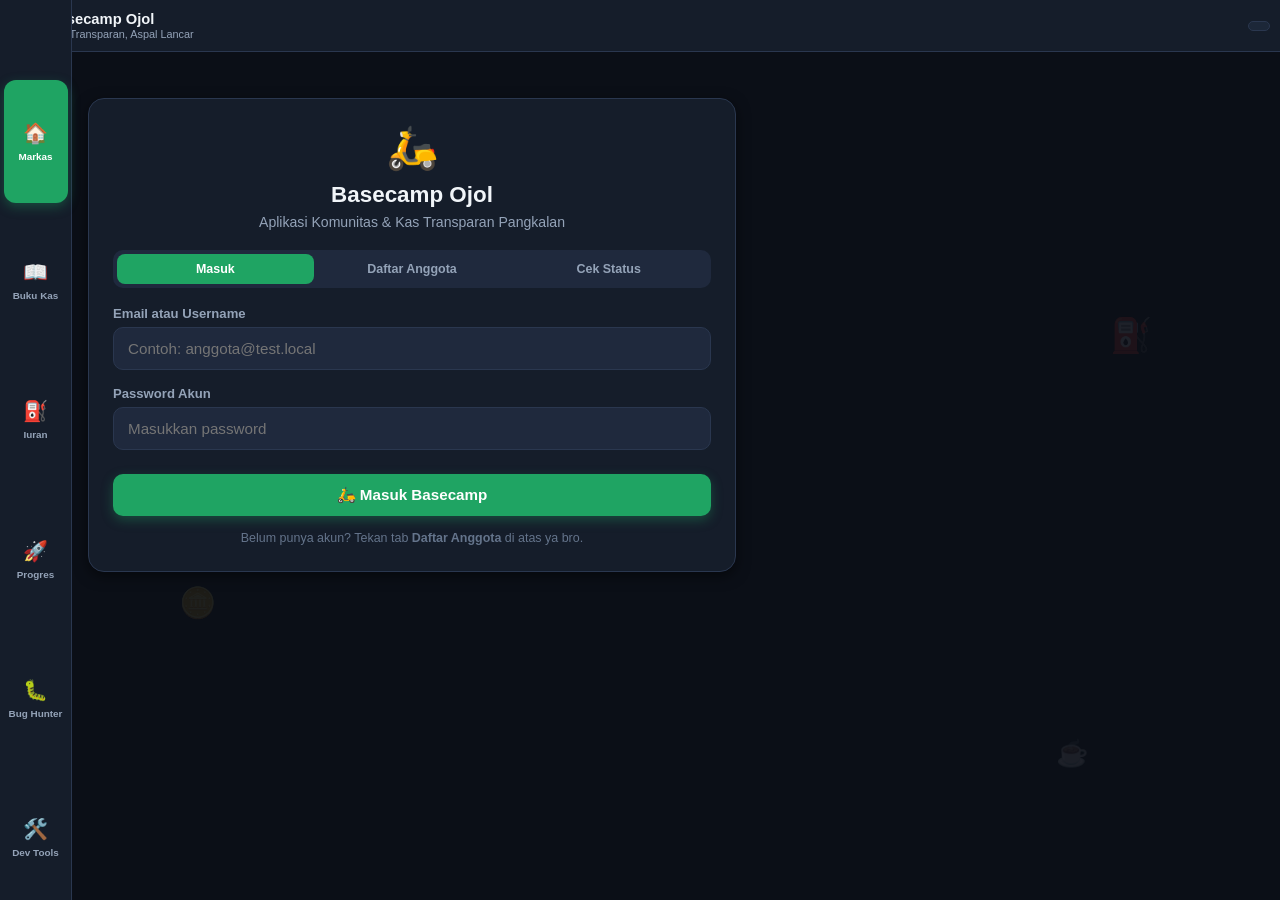
==== commit 94137e61: "feat(webapp-komunitas): ganti bottom nav jadi side nav kiri dengan icon + label" ====
--- a/pb_public/index.html
+++ b/pb_public/index.html
@@ -950,142 +950,81 @@
         </div>
         <div id="struktur-units-list"></div>
       </section>
-      <!-- TAB ADMIN TOOLS (superadmin): Progres + Bug Hunter + Dev Tools -->
-      <section id="panel-admin-tools" class="view-panel">
+      <!-- TAB 8: PROGRES PENGEMBANGAN -->
+      <section id="panel-progres" class="view-panel">
         <div style="display:flex; justify-content:space-between; align-items:center; margin-bottom:14px;">
           <div>
-            <h2 style="font-size:1.15rem; font-weight:700;">⚙️ Admin Tools</h2>
-            <div style="font-size:0.75rem; color:var(--text-sub);">Khusus superadmin: progres, bug hunter, dan dev tools.</div>
-          </div>
-          <button class="btn btn-outline" style="width:auto; padding:6px 10px; font-size:0.75rem;" onclick="window.location.reload()">
-            🔄 Muat Ulang Halaman
+            <h2 style="font-size:1.15rem; font-weight:700;">Progres Pengembangan</h2>
+            <div style="font-size:0.75rem; color:var(--text-sub);">Pelacakan otomatis berbasis hasil uji nyata</div>
+          </div>
+          <button class="btn btn-outline" style="width:auto; padding:6px 10px; font-size:0.75rem;" onclick="App.loadProgres()">
+            🔄 Muat Ulang
           </button>
         </div>
 
+        <!-- Ringkasan Progres Bar -->
+        <div class="dompet-card" style="padding:16px; margin-bottom:14px;">
+          <div style="display:flex; justify-content:space-between; align-items:baseline;">
+            <div style="font-size:0.78rem; color:#a7f3d0; font-weight:700;">FITUR BERFUNGSI</div>
+            <div id="progres-pct-headline" style="font-size:1.4rem; font-weight:800; color:#fff;">0%</div>
+          </div>
+          <div class="bensin-bar-wrap" style="height:14px; margin:10px 0;">
+            <div id="progres-bar-fill" class="bensin-bar-fill" style="width:0%;"></div>
+          </div>
+          <div id="progres-summary-sub" style="font-size:0.75rem; color:#d1fae5;">Memuat data uji...</div>
+        </div>
+
+        <!-- Pos Pemberhentian Rute Ojol -->
+        <div style="font-size:0.8rem; font-weight:700; color:var(--text-sub); margin-bottom:4px;">POS RUTE PENGEMBANGAN</div>
+        <div id="progres-roadmap-wrap" class="progres-roadmap"></div>
+
+        <!-- Accordion Daftar Fase & Fitur -->
+        <div style="font-size:0.8rem; font-weight:700; color:var(--text-sub); margin:14px 0 8px 0;">DETAIL FASE & HASIL UJI</div>
+        <div id="progres-fase-accordion"></div>
+      </section>
+
+      <!-- TAB 9: STRUKTUR PENGURUS (F3c) -->
+      <section id="panel-struktur" class="view-panel">
+      <!-- TAB 10: DEV TOOLS -->
+      <section id="panel-devtools" class="view-panel">
+        <div style="display:flex; justify-content:space-between; align-items:center; margin-bottom:14px;">
+          <div>
+            <h2 style="font-size:1.15rem; font-weight:700;">🛠️ Dev Tools</h2>
+            <div style="font-size:0.75rem; color:var(--text-sub);">Git, diagnosa bug, monitor host, inventaris, rilis, dan feature flag.</div>
+          </div>
+          <button class="btn btn-primary" style="width:auto; padding:6px 12px; font-size:0.78rem;" onclick="App.devtoolsLoadAll()">
+            🔄 Muat Ulang Semua
+          </button>
+        </div>
+
         <div class="sub-tabs" style="display:flex; gap:6px; margin-bottom:10px; flex-wrap:wrap;">
-          <button class="devtools-sub-tab admin-tab-active" data-sub="progres" onclick="App.adminToolsSwitchSub('progres')">🚀 Progres</button>
-          <button class="devtools-sub-tab" data-sub="bug-hunter" onclick="App.adminToolsSwitchSub('bug-hunter')">🐛 Bug Hunter</button>
-          <button class="devtools-sub-tab" data-sub="devtools" onclick="App.adminToolsSwitchSub('devtools')">🛠️ Dev Tools</button>
-        </div>
-
-        <!-- Progres sub-panel -->
-        <div id="admin-sub-progres" class="admin-sub-panel">
-          <div style="display:flex; justify-content:space-between; align-items:center; margin-bottom:14px;">
-            <div>
-              <h3 style="font-size:1rem; font-weight:700; margin:0;">Progres Pengembangan</h3>
-              <div style="font-size:0.7rem; color:var(--text-sub);">Pelacakan otomatis berbasis hasil uji nyata</div>
-            </div>
-            <button class="btn btn-outline" style="width:auto; padding:4px 8px; font-size:0.7rem;" onclick="App.loadProgres()">
-              🔄 Muat Ulang
-            </button>
-          </div>
-          <div class="dompet-card" style="padding:16px; margin-bottom:14px;">
-            <div style="display:flex; justify-content:space-between; align-items:baseline;">
-              <div style="font-size:0.78rem; color:#a7f3d0; font-weight:700;">FITUR BERFUNGSI</div>
-              <div id="progres-pct-headline" style="font-size:1.4rem; font-weight:800; color:#fff;">0%</div>
-            </div>
-            <div class="bensin-bar-wrap" style="height:14px; margin:10px 0;">
-              <div id="progres-bar-fill" class="bensin-bar-fill" style="width:0%;"></div>
-            </div>
-            <div id="progres-summary-sub" style="font-size:0.75rem; color:#d1fae5;">Memuat data uji...</div>
-          </div>
-          <div style="font-size:0.8rem; font-weight:700; color:var(--text-sub); margin-bottom:4px;">POS RUTE PENGEMBANGAN</div>
-          <div id="progres-roadmap-wrap" class="progres-roadmap"></div>
-          <div style="font-size:0.8rem; font-weight:700; color:var(--text-sub); margin:14px 0 8px 0;">DETAIL FASE & HASIL UJI</div>
-          <div id="progres-fase-accordion"></div>
-        </div>
-
-        <!-- Bug Hunter sub-panel -->
-        <div id="admin-sub-bug-hunter" class="admin-sub-panel" style="display:none;">
-          <div style="display:flex; justify-content:space-between; align-items:center; margin-bottom:14px;">
-            <div>
-              <h3 style="font-size:1rem; font-weight:700; margin:0;">🐛 Bug Hunter &amp; Scan Otomatis</h3>
-              <div style="font-size:0.7rem; color:var(--text-sub);">Pindai kode, hook, rute, berkas, dan database untuk menemukan potensi bug.</div>
-            </div>
-            <button class="btn btn-primary" style="width:auto; padding:4px 8px; font-size:0.7rem;" onclick="App.refreshScan()">
-              🔄 Jalankan Scan Sekarang
-            </button>
-          </div>
-          <div class="kas-card" style="margin-bottom:14px; background:var(--bg-card); border:1px solid var(--border-color); border-radius:12px; padding:14px;">
-            <div style="display:flex; justify-content:space-between; align-items:center; margin-bottom:10px; flex-wrap:wrap; gap:8px;">
-              <div style="font-size:0.8rem; color:var(--text-sub); font-weight:600;">Dicek: <span id="bh-total-checked">-</span> &nbsp;|&nbsp; Temuan: <span id="bh-total-findings">-</span></div>
-              <div style="font-size:0.72rem; color:var(--text-muted);">Terakhir: <span id="bh-scanned-at">-</span></div>
-            </div>
-            <div style="display:flex; gap:8px; margin-bottom:10px;">
-              <div class="stat-tile" style="flex:1; min-width:90px; background:rgba(239,68,68,0.1); border-color:var(--warna-merah);">
-                <div class="stat-nilai" id="bh-critical" style="color:var(--warna-merah);">0</div>
-                <div class="stat-label" style="color:var(--warna-merah); font-size:0.65rem;">KRITIKAL</div>
-              </div>
-              <div class="stat-tile" style="flex:1; min-width:90px; background:rgba(255,176,32,0.1); border-color:var(--warna-aksen);">
-                <div class="stat-nilai" id="bh-high" style="color:var(--warna-aksen);">0</div>
-                <div class="stat-label" style="color:var(--warna-aksen); font-size:0.65rem;">TINGGI</div>
-              </div>
-              <div class="stat-tile" style="flex:1; min-width:90px; background:rgba(255,176,32,0.1); border-color:var(--warna-aksen);">
-                <div class="stat-nilai" id="bh-medium" style="color:var(--warna-aksen);">0</div>
-                <div class="stat-label" style="color:var(--warna-aksen); font-size:0.65rem;">SEDANG</div>
-              </div>
-            </div>
-            <div style="font-size:0.72rem; color:var(--text-muted); margin-bottom:6px;">
-              <strong>Saran:</strong> Bug kritikal &amp; tinggi segera diperbaiki. Bug sedang adalah peringatan yang perlu dipantau.
-            </div>
-          </div>
-          <div id="bug-hunter-list"><div class="empty-state">Memuat laporan scan...</div></div>
-        </div>
-
-        <!-- Dev Tools sub-panel -->
-        <div id="admin-sub-devtools" class="admin-sub-panel" style="display:none;">
-          <div style="display:flex; justify-content:space-between; align-items:center; margin-bottom:14px;">
-            <div>
-              <h3 style="font-size:1rem; font-weight:700; margin:0;">🛠️ Dev Tools</h3>
-              <div style="font-size:0.7rem; color:var(--text-sub);">Git, diagnosa bug, monitor host, inventaris, rilis, dan feature flag — semua live dari sistem.</div>
-            </div>
-            <button class="btn btn-primary" style="width:auto; padding:4px 8px; font-size:0.7rem;" onclick="App.devtoolsLoadAll()">
-              🔄 Muat Ulang Semua
-            </button>
-          </div>
-
-          <div class="sub-tabs" style="display:flex; gap:6px; margin-bottom:10px; flex-wrap:wrap;">
-            <button class="devtools-sub-tab" data-sub="git" onclick="App.devtoolsSwitchSub('git')">Git</button>
-            <button class="devtools-sub-tab" data-sub="diagnosa" onclick="App.devtoolsSwitchSub('diagnosa')">Diagnosa Bug</button>
-            <button class="devtools-sub-tab" data-sub="monitor" onclick="App.devtoolsSwitchSub('monitor')">Monitor</button>
-            <button class="devtools-sub-tab" data-sub="info" onclick="App.devtoolsSwitchSub('info')">Info &amp; Flag</button>
-          </div>
-
-          <div id="devtools-sub-git" class="devtools-sub-panel">
-            <div style="font-size:0.8rem; color:var(--text-sub); margin-bottom:8px;">Status git kotor + commit terakhir per direktori (deteksi konflik antar-agen).</div>
-            <div id="devtools-git-list"><div class="empty-state">Memuat...</div></div>
-          </div>
-
-          <div id="devtools-sub-diagnosa" class="devtools-sub-panel" style="display:none;">
-            <div style="font-size:0.8rem; color:var(--text-sub); margin-bottom:8px;">Akar masalah tiap bug + perintah verifikasi + langkah fix (untuk AI dev &amp; human).</div>
-            <div id="devtools-diagnose-list"><div class="empty-state">Memuat...</div></div>
-          </div>
-
-          <div id="devtools-sub-monitor" class="devtools-sub-panel" style="display:none;">
-            <div style="font-size:0.8rem; color:var(--text-sub); margin-bottom:8px;">Heartbeat host (RAM, socket UDP, disk) + tail log PocketBase.</div>
-            <div id="devtools-heartbeat-list"><div class="empty-state">Memuat...</div></div>
-            <div id="devtools-log-list" style="margin-top:10px;"><div class="empty-state">Memuat...</div></div>
-            <div style="font-weight:700;font-size:0.85rem;margin-top:14px;">Kesegaran Data per Koleksi</div>
-            <div id="devtools-db-list" style="margin-top:6px;"><div class="empty-state">Memuat...</div></div>
-            <div style="font-weight:700;font-size:0.85rem;margin-top:14px;">Tren Riwayat (bug dari waktu ke waktu)</div>
-            <div id="devtools-history-list"><div class="empty-state">Memuat...</div></div>
-            <div style="font-weight:700;font-size:0.85rem;margin-top:14px;">Error Terstruktur (pola journal)</div>
-            <div id="devtools-errors-list"><div class="empty-state">Memuat...</div></div>
-          </div>
-
-          <div id="devtools-sub-info" class="devtools-sub-panel" style="display:none;">
-            <div style="font-size:0.8rem; color:var(--text-sub); margin-bottom:8px;">Drift PLAN vs registry, inventaris route/koleksi/JS, dan release notes.</div>
-            <div id="devtools-drift-list"><div class="empty-state">Memuat...</div></div>
-            <div id="devtools-inventory-list" style="margin-top:12px;"><div class="empty-state">Memuat...</div></div>
-            <div id="devtools-releases-list" style="margin-top:12px;"><div class="empty-state">Memuat...</div></div>
-            <div style="font-weight:700;font-size:0.85rem;margin-top:14px;">Audit Tautan (dead-link check live)</div>
-            <div id="devtools-links-list"><div class="empty-state">Memuat...</div></div>
-            <div style="font-weight:700;font-size:0.85rem;margin-top:14px;">Feature Flag (modul_aktif)</div>
-            <div id="devtools-flags-note" style="font-size:0.72rem;color:var(--text-muted);"></div>
-            <div id="devtools-flags-list" style="margin-top:6px;"><div class="empty-state">Memuat...</div></div>
-            <div style="font-weight:700;font-size:0.85rem;margin-top:14px;">Audit Keamanan</div>
-            <div id="devtools-security-list"><div class="empty-state">Memuat...</div></div>
-          </div>
+          <button class="devtools-sub-tab" data-sub="git" onclick="App.devtoolsSwitchSub('git')">Git</button>
+          <button class="devtools-sub-tab" data-sub="diagnosa" onclick="App.devtoolsSwitchSub('diagnosa')">Diagnosa Bug</button>
+          <button class="devtools-sub-tab" data-sub="monitor" onclick="App.devtoolsSwitchSub('monitor')">Monitor</button>
+          <button class="devtools-sub-tab" data-sub="info" onclick="App.devtoolsSwitchSub('info')">Info &amp; Flag</button>
+        </div>
+
+        <div id="devtools-sub-git" class="devtools-sub-panel">
+          <div style="font-size:0.8rem; color:var(--text-sub); margin-bottom:8px;">Status git kotor + commit terakhir per direktori.</div>
+          <div id="devtools-git-list"><div class="empty-state">Memuat...</div></div>
+        </div>
+
+        <div id="devtools-sub-diagnosa" class="devtools-sub-panel" style="display:none;">
+          <div style="font-size:0.8rem; color:var(--text-sub); margin-bottom:8px;">Akar masalah tiap bug + perintah verifikasi + langkah fix.</div>
+          <div id="devtools-diagnose-list"><div class="empty-state">Memuat...</div></div>
+        </div>
+
+        <div id="devtools-sub-monitor" class="devtools-sub-panel" style="display:none;">
+          <div style="font-size:0.8rem; color:var(--text-sub); margin-bottom:8px;">Heartbeat host (RAM, socket UDP, disk) + tail log PocketBase.</div>
+          <div id="devtools-heartbeat-list"><div class="empty-state">Memuat...</div></div>
+          <div id="devtools-log-list" style="margin-top:10px;"><div class="empty-state">Memuat...</div></div>
+        </div>
+
+        <div id="devtools-sub-info" class="devtools-sub-panel" style="display:none;">
+          <div style="font-size:0.8rem; color:var(--text-sub); margin-bottom:8px;">Drift PLAN vs registry, inventaris route/koleksi/JS, dan release notes.</div>
+          <div id="devtools-drift-list"><div class="empty-state">Memuat...</div></div>
+          <div id="devtools-inventory-list" style="margin-top:12px;"><div class="empty-state">Memuat...</div></div>
+          <div id="devtools-releases-list" style="margin-top:12px;"><div class="empty-state">Memuat...</div></div>
         </div>
       </section>
 
@@ -1107,35 +1046,39 @@
   <!-- Floating Hero Widget -->
   <div id="hero-widget"></div>
 
-  <!-- Bottom Mobile Navigation -->
-  <nav id="bottom-nav" class="bottom-nav" style="display: none;">
-    <button class="nav-item active" data-tab="markas">
+  <!-- Side Navigation -->
+  <nav id="side-nav" class="side-nav">
+    <button class="nav-item active" data-tab="markas" title="Markas">
       <span class="nav-icon">🏠</span>
-      <span>Markas</span>
+      <span class="nav-label">Markas</span>
     </button>
-    <button class="nav-item" data-tab="kas">
+    <button class="nav-item" data-tab="kas" title="Buku Kas">
       <span class="nav-icon">📖</span>
-      <span>Buku Kas</span>
+      <span class="nav-label">Buku Kas</span>
     </button>
-    <button class="nav-item" data-tab="iuran">
+    <button class="nav-item" data-tab="iuran" title="Iuran">
       <span class="nav-icon">⛽</span>
-      <span>Iuran</span>
+      <span class="nav-label">Iuran</span>
     </button>
-    <button class="nav-item" data-tab="admin-tools">
-      <span class="nav-icon">⚙️</span>
-      <span>Admin Tools</span>
+    <button class="nav-item" data-tab="progres" title="Progres">
+      <span class="nav-icon">🚀</span>
+      <span class="nav-label">Progres</span>
     </button>
-    <button id="nav-btn-role" class="nav-item" data-tab="role" style="display: none;">
+    <button class="nav-item" data-tab="bug-hunter" title="Bug Hunter">
+      <span class="nav-icon">🐛</span>
+      <span class="nav-label">Bug Hunter</span>
+    </button>
+    <button class="nav-item" data-tab="devtools" title="Dev Tools">
+      <span class="nav-icon">🛠️</span>
+      <span class="nav-label">Dev Tools</span>
+    </button>
+    <button id="nav-btn-role" class="nav-item" data-tab="role" style="display: none;" title="Role">
       <span class="nav-icon">🛡️</span>
-      <span>Role</span>
+      <span class="nav-label">Role</span>
     </button>
-    <button id="nav-btn-anggota" class="nav-item" data-tab="anggota" style="display: none;">
+    <button id="nav-btn-anggota" class="nav-item" data-tab="anggota" style="display: none;" title="Anggota">
       <span class="nav-icon">👥</span>
-      <span>Anggota</span>
-    </button>
-    <button class="nav-item" data-tab="profil">
-      <span class="nav-icon">👤</span>
-      <span>Profil</span>
+      <span class="nav-label">Anggota</span>
     </button>
   </nav>
 
--- a/pb_public/app.css
+++ b/pb_public/app.css
@@ -793,6 +793,77 @@
   flex-direction: column;
   align-items: flex-end;
   pointer-events: none;
+}
+
+/* Side Nav (mobile left drawer) */
+.side-nav {
+  position: fixed;
+  left: 0;
+  top: 0;
+  bottom: 0;
+  width: 72px;
+  background: var(--bg-card);
+  border-right: 1px solid var(--border-color);
+  z-index: 110;
+  display: flex;
+  flex-direction: column;
+  align-items: center;
+  padding-top: 80px;
+  gap: 16px;
+}
+
+.side-nav .nav-item {
+  width: 64px;
+  height: 64px;
+  display: flex;
+  flex-direction: column;
+  align-items: center;
+  justify-content: center;
+  background: none;
+  border: none;
+  color: var(--text-sub);
+  font-size: 0.65rem;
+  cursor: pointer;
+  transition: all 0.2s ease;
+  border-radius: 12px;
+}
+
+.side-nav .nav-item.active {
+  background: var(--warna-utama);
+  color: #fff;
+  box-shadow: 0 4px 12px rgba(31, 164, 99, 0.35);
+}
+
+.side-nav .nav-item:hover:not(.active) {
+  background: var(--bg-input);
+  color: var(--text-main);
+}
+
+.side-nav .nav-icon {
+  font-size: 1.4rem;
+  margin-bottom: 4px;
+}
+
+.side-nav .nav-label {
+  font-size: 0.62rem;
+  font-weight: 600;
+  line-height: 1.1;
+  text-align: center;
+}
+
+/* Push content right so it's not hidden behind side nav */
+.main-content {
+  margin-left: 72px;
+}
+
+/* Responsive: hide side nav on very small screens, use bottom nav instead */
+@media (max-width: 540px) {
+  .side-nav {
+    display: none;
+  }
+  .main-content {
+    margin-left: 0;
+  }
 }
 
 .hero-bubble {
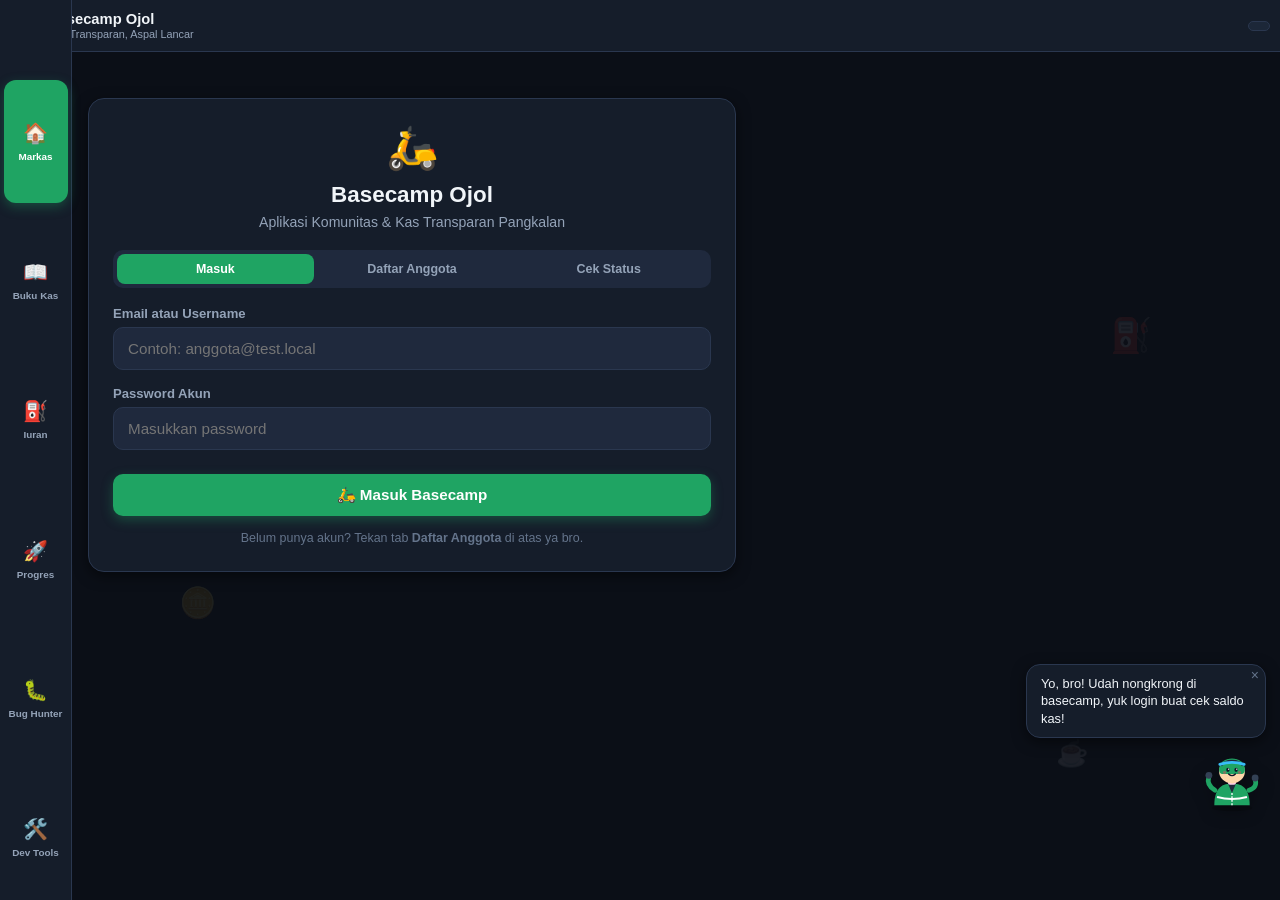
==== commit 62459e52: "feat(webapp-komunitas): tambah side nav kiri, bottom nav tetap ada, main-content margin kanan dan ba" ====
--- a/pb_public/index.html
+++ b/pb_public/index.html
@@ -1079,6 +1079,46 @@
     <button id="nav-btn-anggota" class="nav-item" data-tab="anggota" style="display: none;" title="Anggota">
       <span class="nav-icon">👥</span>
       <span class="nav-label">Anggota</span>
+    </button>
+  </nav>
+
+  <!-- Bottom Mobile Navigation -->
+  <nav id="bottom-nav" class="bottom-nav">
+    <button class="nav-item active" data-tab="markas">
+      <span class="nav-icon">🏠</span>
+      <span>Markas</span>
+    </button>
+    <button class="nav-item" data-tab="kas">
+      <span class="nav-icon">📖</span>
+      <span>Buku Kas</span>
+    </button>
+    <button class="nav-item" data-tab="iuran">
+      <span class="nav-icon">⛽</span>
+      <span>Iuran</span>
+    </button>
+    <button class="nav-item" data-tab="progres">
+      <span class="nav-icon">🚀</span>
+      <span>Progres</span>
+    </button>
+    <button class="nav-item" data-tab="bug-hunter">
+      <span class="nav-icon">🐛</span>
+      <span>Bug Hunter</span>
+    </button>
+    <button class="nav-item" data-tab="devtools">
+      <span class="nav-icon">🛠️</span>
+      <span>Dev Tools</span>
+    </button>
+    <button id="nav-btn-role" class="nav-item" data-tab="role" style="display: none;" title="Role">
+      <span class="nav-icon">🛡️</span>
+      <span>Role</span>
+    </button>
+    <button id="nav-btn-anggota" class="nav-item" data-tab="anggota" style="display: none;" title="Anggota">
+      <span class="nav-icon">👥</span>
+      <span>Anggota</span>
+    </button>
+    <button class="nav-item" data-tab="profil">
+      <span class="nav-icon">👤</span>
+      <span>Profil</span>
     </button>
   </nav>
 
--- a/pb_public/app.css
+++ b/pb_public/app.css
@@ -307,10 +307,11 @@
 /* Main Container */
 .main-content {
   max-width: 680px;
-  margin: 0 auto;
+  margin: 0 auto 70px auto;
   padding: 16px;
   position: relative;
   z-index: 1;
+  margin-left: 72px;
 }
 
 /* Views (Tab Panels) */
@@ -863,6 +864,10 @@
   }
   .main-content {
     margin-left: 0;
+  }
+  .bottom-nav {
+    left: 0;
+    width: 100%;
   }
 }
 
@@ -914,8 +919,8 @@
 .bottom-nav {
   position: fixed;
   bottom: 0;
-  left: 0;
-  width: 100%;
+  left: 72px;
+  width: calc(100% - 72px);
   background: var(--bg-card);
   border-top: 1px solid var(--border-color);
   display: flex;
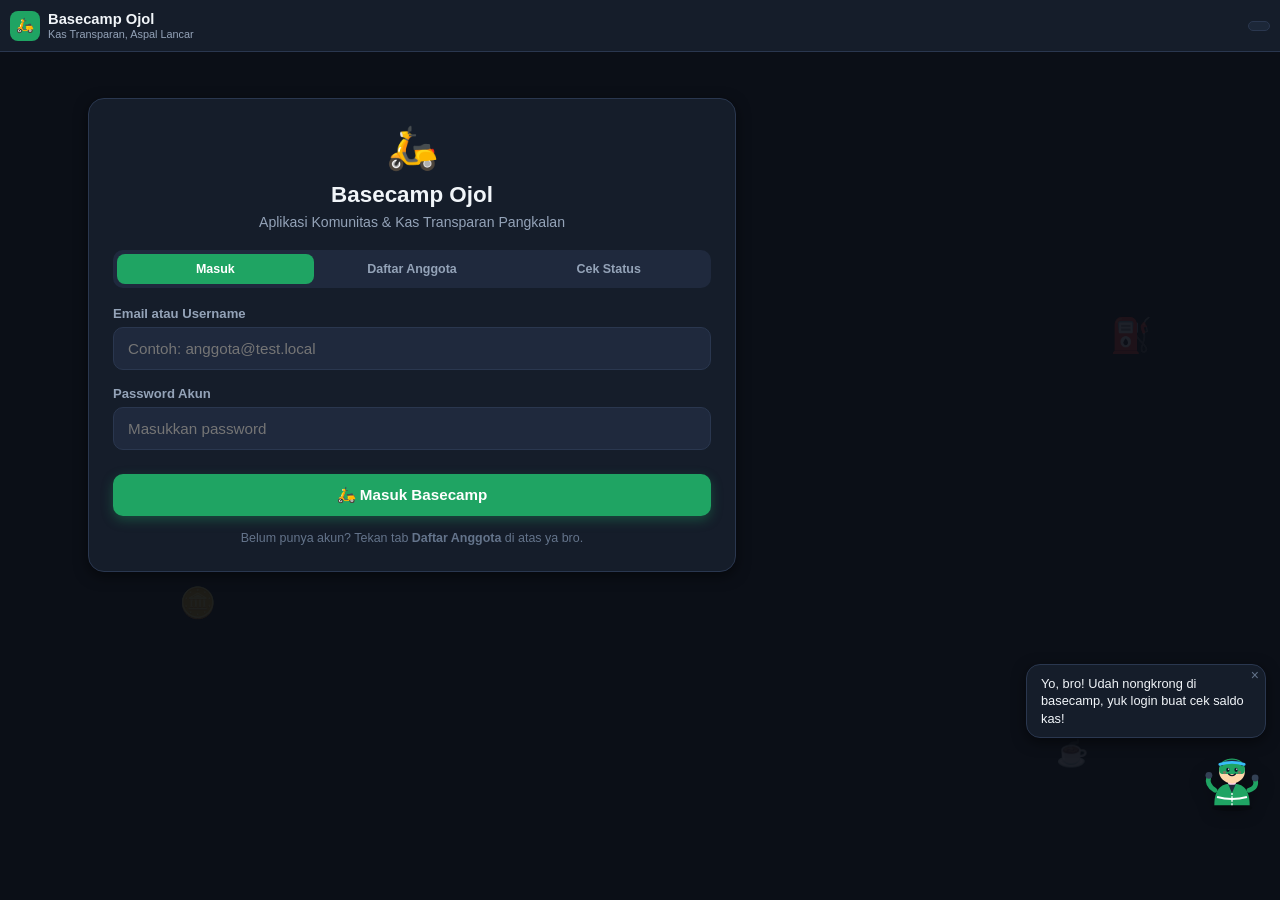
==== commit fc07e7a5: "feat(webapp-komunitas): side nav tersembunyi default, logo klik buat toggle" ====
--- a/pb_public/index.html
+++ b/pb_public/index.html
@@ -29,7 +29,7 @@
   <!-- Header -->
   <header class="app-header">
     <div class="brand-wrap">
-      <div id="brand-logo-container" class="brand-logo-icon">🛵</div>
+      <div id="brand-logo-container" class="brand-logo-icon" onclick="App.toggleSideNav()">🛵</div>
       <div>
         <div class="brand-name brand-name-text">Basecamp Ojol</div>
         <div class="brand-tagline brand-tagline-text">Kas Transparan, Aspal Lancar</div>
--- a/pb_public/app.css
+++ b/pb_public/app.css
@@ -806,11 +806,15 @@
   background: var(--bg-card);
   border-right: 1px solid var(--border-color);
   z-index: 110;
-  display: flex;
+  display: none;
   flex-direction: column;
   align-items: center;
   padding-top: 80px;
   gap: 16px;
+}
+
+.side-nav.open {
+  display: flex;
 }
 
 .side-nav .nav-item {
